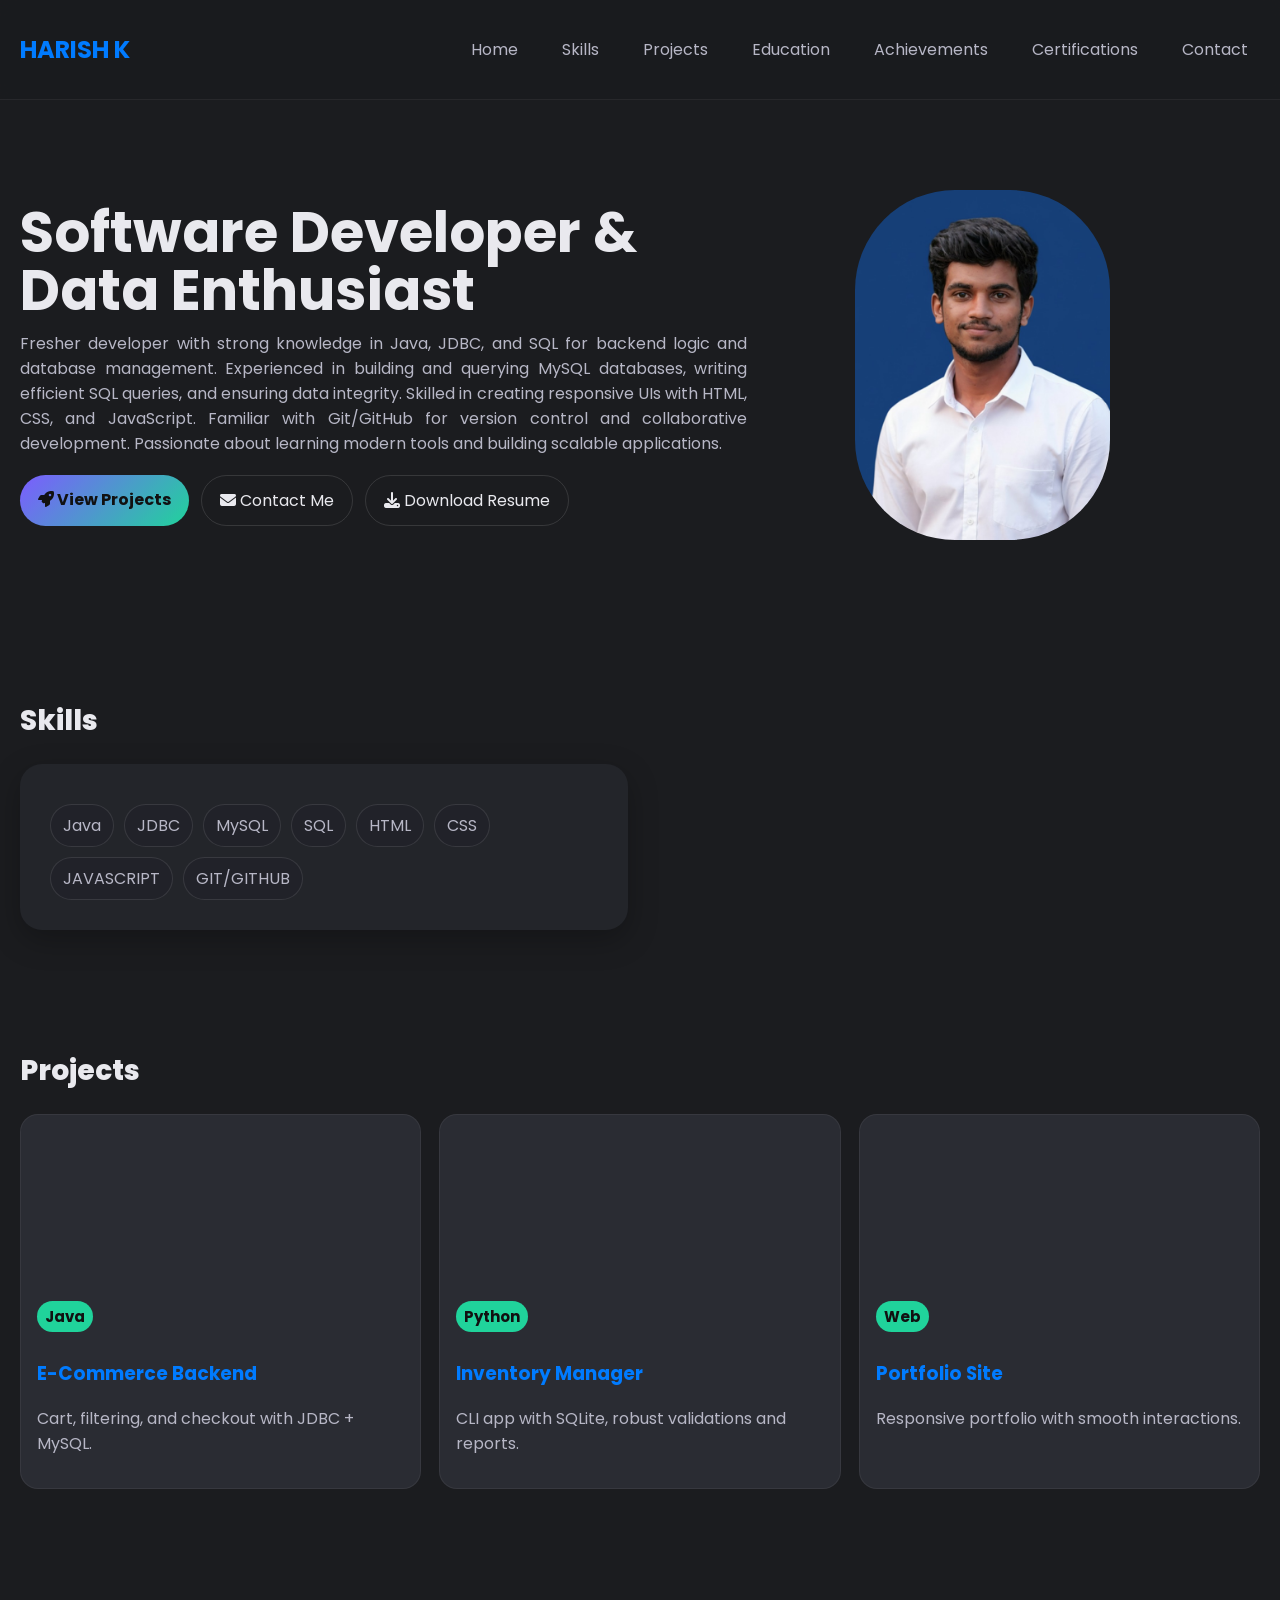
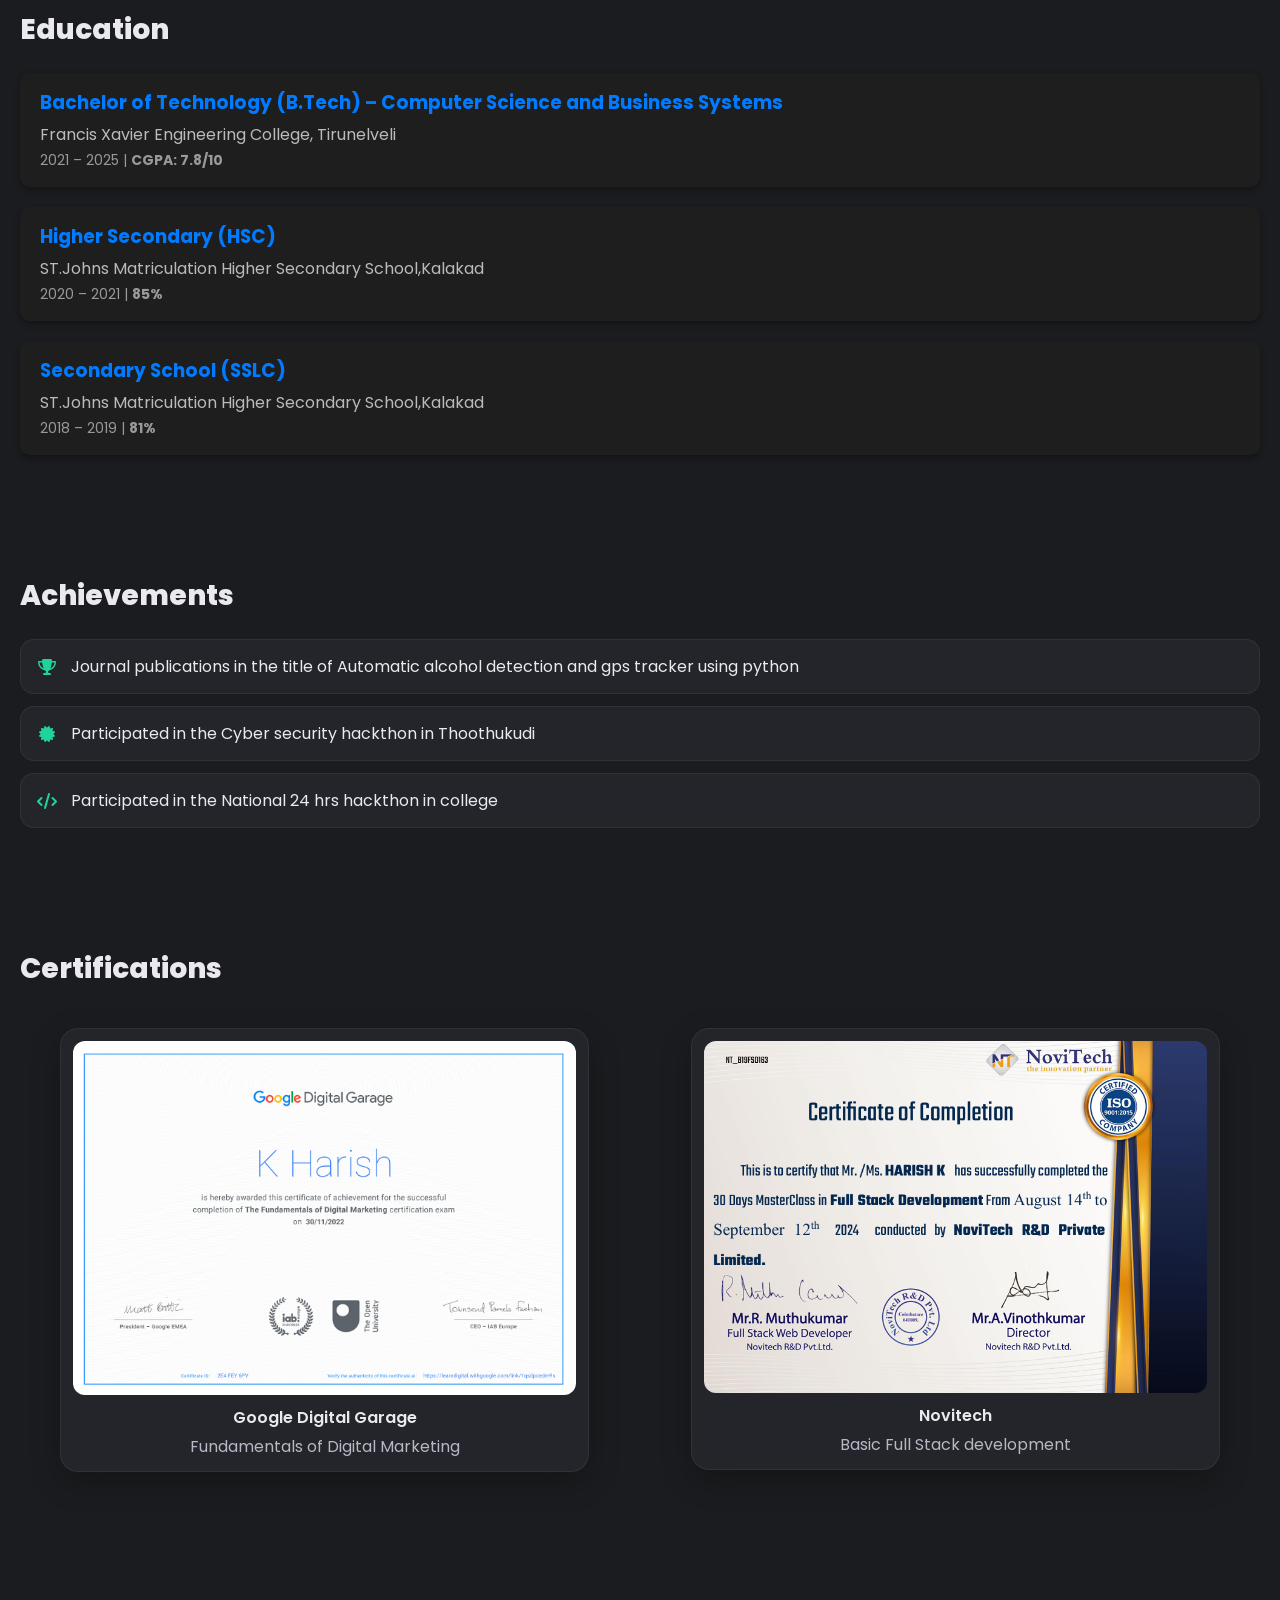
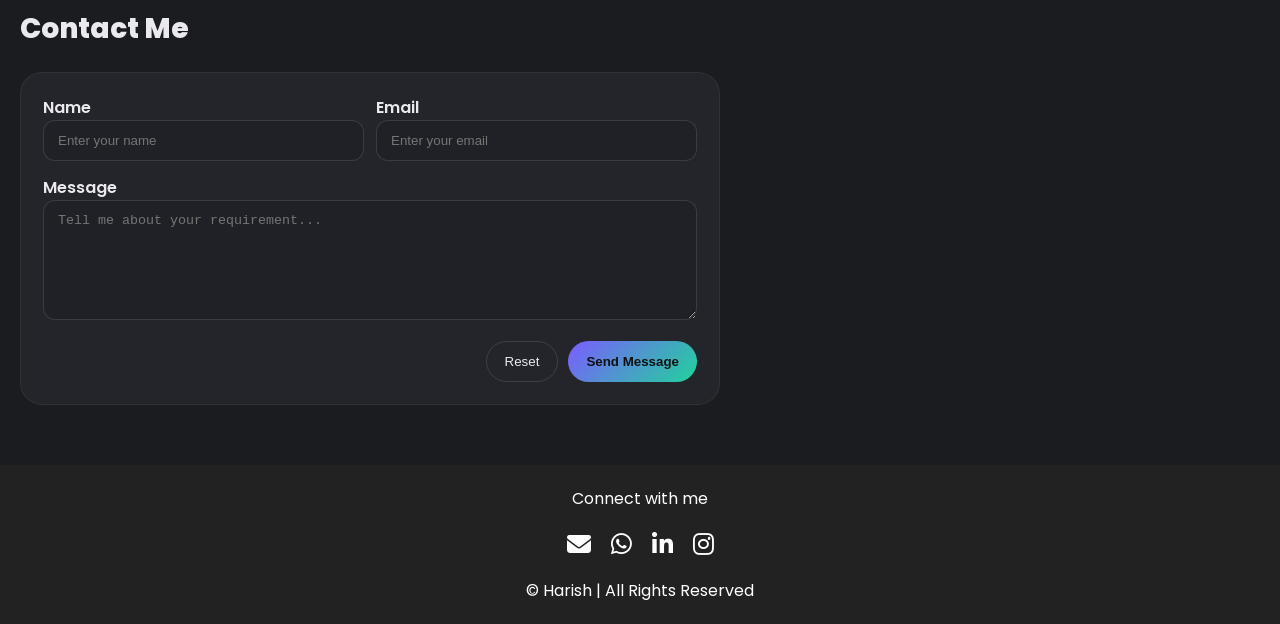
==== index.html @ 9a7055e4 "changes in the html and css" ====
<!DOCTYPE html>
<html lang="en">
  <head>
    <meta charset="utf-8" />
    <meta name="viewport" content="width=device-width, initial-scale=1" />
    <title>Harish — Portfolio</title>

    <link
      href="https://fonts.googleapis.com/css2?family=Poppins:wght@300;400;600;800&display=swap"
      rel="stylesheet"
    />
    <link
      href="https://cdnjs.cloudflare.com/ajax/libs/font-awesome/6.5.0/css/all.min.css"
      rel="stylesheet"
    />
    <link rel="stylesheet" href="./style.css">
    
  </head>
  <body>
    
   
    <header class="nav">
      <div class="nav-inner">
     <h2>HARISH K</h2>
  
        <nav class="menu">
          
          <a href="#home" class="active">Home</a>
          <a href="#skills">Skills</a>
          <a href="#projects">Projects</a>
          <a href="#Education">Education</a>
          <a href="#achievements">Achievements</a>
          <a href="#certifications">Certifications</a>
          <a href="#contact">Contact</a>
        </nav>
      </div>
    </header>
    

    <!-- header -->
    <section id="home" class=" profile">
      <div>
        <h1>Software Developer & Data Enthusiast</h1>
        <p class="muted">
              Fresher developer with strong knowledge in Java, JDBC, and SQL for backend logic and database management. Experienced in building and querying MySQL databases, writing efficient SQL queries, and ensuring data integrity. Skilled in creating responsive UIs with HTML, CSS, and JavaScript. Familiar with Git/GitHub for version control and collaborative development. Passionate about learning modern tools and building scalable applications.
        </p>
        <div class="cta">
          <a class="btn primary" href="#projects"
            ><i class="fa-solid fa-rocket"></i> View Projects</a
          >
          <a class="btn" href="#contact"
            ><i class="fa-solid fa-envelope"></i> Contact Me</a
          >
          <a class="btn" href="./images/HarishK_Resume.pdf" download
            ><i class="fa-solid fa-download"></i> Download Resume</a
          >
        </div>
      </div>
      <aside class="photo">
        <img src="./images/photo.png" alt="Workspace" />
      </aside>
    </section>

    <!-- ABOUT -->
    <section id="skills" class="wrap">
      <h2 class="title">Skills</h2>
      <div class="skills">
        <div class="box">
          <!-- <p>
            Fresher developer focusing on backend logic, data modeling, and
            clean UI. Comfortable with REST APIs, SQL queries, and deploying
            small apps.
          </p> -->
          <div class="pills">
            <span class="pill">Java</span>
            <span class="pill">JDBC</span>
            <span class="pill">MySQL</span>
            <span class="pill">SQL</span>
            <span class="pill">HTML</span>
            <span class="pill">CSS</span>
            <span class="pill">JAVASCRIPT</span>
            <span class="pill">GIT/GITHUB</span>  
          </div>
        </div>
        <!-- <div class="box">
          <strong>Highlights</strong>
          <ul class="muted">
        <li>Developed responsive web pages using HTML, CSS, and JavaScript</li>
        <li>Implemented SQL queries for data retrieval, aggregation, and reporting</li>
        <li>Integrated Git/GitHub for version control and collaborative workflows</li>
        <li>Hands-on practice with MySQL database design and normalization</li>
        <li>Strong grasp of problem-solving and debugging techniques</li>
      </ul>
    </div> -->
  </div>
</section>






    <!-- PROJECTS -->
    <section id="projects" class="wrap">
      <h2 class="title">Projects</h2>
      <div class="grid">
        <article class="card">
          <img
            src="https://images.unsplash.com/photo-1498050108023-c5249f4df085?q=80&w=1200&auto=format&fit=crop"
            alt=""
          />
          <div class="content">
            <span class="badge">Java</span>
            <h3>E-Commerce Backend</h3>
            <p class="muted">
              Cart, filtering, and checkout with JDBC + MySQL.
            </p>
          </div>
        </article>
        <article class="card">
          <img
            src="https://images.unsplash.com/photo-1518779578993-ec3579fee39f?q=80&w=1200&auto=format&fit=crop"
            alt=""
          />
          <div class="content">
            <span class="badge">Python</span>
            <h3>Inventory Manager</h3>
            <p class="muted">
              CLI app with SQLite, robust validations and reports.
            </p>
          </div>
        </article>

        <article class="card">
          <img
            src="https://images.unsplash.com/photo-1534665482403-a909d0d97c67?q=80&w=1200&auto=format&fit=crop"
            alt=""
          />
          <div class="content">
            <span class="badge">Web</span>
            <h3>Portfolio Site</h3>
            <p class="muted">Responsive portfolio with smooth interactions.</p>
          </div>
        </article>
       
      </div>
    </section>

    <!-- EDUCATION -->
    <section id="Education" class="wrap">
      <h2 class="title">Education</h2>
      <div class="education">
        <div class="edu-card">
          <h3>
            Bachelor of Technology (B.Tech) – Computer Science and Business
            Systems
          </h3>
          <p class="muted">Francis Xavier Engineering College, Tirunelveli</p>
          <span class="sub">2021 – 2025 | <b>CGPA: 7.8/10</b></span>
        </div>

        <div class="edu-card">
          <h3>Higher Secondary (HSC)</h3>
          <p class="muted">
            ST.Johns Matriculation Higher Secondary School,Kalakad
          </p>
          <span class="sub">2020 – 2021 | <b>85%</b></span>
        </div>

        <div class="edu-card">
          <h3>Secondary School (SSLC)</h3>
          <p class="muted">
            ST.Johns Matriculation Higher Secondary School,Kalakad
          </p>
          <span class="sub">2018 – 2019 | <b>81%</b></span>
        </div>
      </div>
    </section>

    <!-- ACHIEVEMENTS -->
    <section id="achievements" class="wrap">
      <h2 class="title">Achievements</h2>
      <div class="achievements">
        <ul>
          <li>
            <i class="fa-solid fa-trophy"></i> Journal publications in the title of Automatic alcohol detection and gps tracker using python
          </li>
          <li>
            <i class="fa-solid fa-certificate"></i> Participated in the Cyber security hackthon in Thoothukudi  
          </li>
          <li>
            <i class="fa-solid fa-code"></i> Participated in the National 24 hrs hackthon in college
          </li>
        </ul>
      </div>
    </section>

    <!-- CERTIFICATIONS -->
    <section id="certifications" class="wrap">
      <h2 class="title">Certifications</h2>
      <div class="certs">
        <figure class="cert">
          <img src="./images/Digital.png" alt="Google Digital Garage Certificate" />
          <figcaption>
            Google Digital Garage
            <span class="sub">Fundamentals of Digital Marketing</span>
          </figcaption>
        </figure>
        <figure class="cert">
          <img src="./images/Fullstack.png" alt="Analytics Certificate" />
          <figcaption>
         Novitech
            <span class="sub"> Basic Full Stack development</span>
          </figcaption>
        </figure>
      </div>
    </section>

    <!-- CONTACT -->
    <section id="contact" class="wrap contact">
  <h2 class="title">Contact Me</h2>
  <form
    class="form"
    action="https://formspree.io/f/YOUR_UNIQUE_FORM_ID"
    method="POST"
  >
    <div class="row">
      <div>
        <label for="name">Name</label>
        <input
          id="name"
          name="name"
          placeholder="Enter your name"
          required
        />
      </div>
      <div>
        <label for="email">Email</label>
        <input
          id="email"
          name="_replyto"
          type="email"
          placeholder="Enter your email"
          required
        />
      </div>
    </div>
    <div>
      <label for="msg">Message</label>
      <textarea
        id="msg"
        name="message"
        placeholder="Tell me about your requirement..."
      ></textarea>
    </div>
    <div class="actions">
      <button class="btn" type="reset">Reset</button>
      <button class="btn primary" type="submit">Send Message</button>
    </div>
  </form><script src="script.js"></script>
</section>

    
            <footer>
    <p>Connect with me</p>
    <ul class="social-icons">
      <li><a class ="gmail" href="mailto:harishkrishnakumarr@gmail.com" target="_blank"><i class="fa-solid fa-envelope"></i></a></li>
      <li><a class ="whatsapp" href="https://wa.me/9345269471" target="_blank"><i class="fa-brands fa-whatsapp"></i></a></li>
      <li><a class ="linkedin" href="https://www.linkedin.com/in/harish-k-6390a9342/" target="_blank"><i class="fab fa-linkedin-in"></i></a></li>
      <li><a  class ="instagram"href="https://instagram.com" target="_blank"><i class="fab fa-instagram"></i></a></li>
      <!-- <li><a class ="github" href="https://github.com/Harishkrishnkumar" target="_blank"><i class="fab fa-github"></i></a></li> -->

      
    </ul>
    <p>&copy; Harish | All Rights Reserved</p>
  </footer>
  </body>
</html>
---- style.css ----
:root {
    --bg: #1b1c1f;
    --panel: #23252a;
    --text: #e9e9ee;
    --muted: #b7b7c6;
    --brand: #7c5cff;
    --accent: #20d39b;
    --card: #2a2c33;
    --shadow: 0 10px 30px rgba(0, 0, 0, 0.25);
    --radius: 22px;
    --max: 1300px;
  }

  * {
    box-sizing: border-box;
  }
  html,
  body {
    margin: 0;
    padding: 0;
    background: var(--bg);
    color: var(--text);
    font-family: Poppins, system-ui, -apple-system, Segoe UI, Roboto, Arial;
    scroll-behavior:smooth;
  }
  img {
    max-width: 100%;
    display: block;
  }
  a {
    color: inherit;
    text-decoration: none;
  }

  /* Header / Nav */
  .nav {
    position: sticky;
    top: 0;
    z-index: 10;
    backdrop-filter: saturate(180%) blur(8px);
    background: rgba(27, 28, 31, 0.7);
    border-bottom: 1px solid rgba(255, 255, 255, 0.06);
  }
  .nav-inner {
    max-width: var(--max);
    margin: auto;
    display: fleX;
    align-items: center;
    justify-content: space-between;
    padding: 12px 20px;
  }

 .menu {
  display: flex;
  gap: 20px;
  list-style: none;
}
  .menu a {
    padding: 8px 12px;
    border-radius: 999px;
    color: var(--muted);
  }
  .menu a:hover {
    color: black;
    background: #007bff;
  }
 

  /* Hamburger */
   .hamburger {
    display: none;
    
  }
  .nav h2{
    color: #007bff;
  }

  /* Hero */
  .profile {
    max-width: var(--max);
    margin: 10px auto 20px;
    display: grid;
    gap: 28px;
    grid-template-columns: 1.2fr 0.8fr;
    align-items: center;
    padding: 0 20px;
  }
  .profile h1 {
    font-size: clamp(32px, 5vw, 56px);
    line-height: 1.05;
    margin: 0;
  }
  .profile p {
    color: var(--muted);
    margin: 0.6rem 0 1.2rem;
    text-align: justify;
  }
  .cta {
    display: flex;
    gap: 12px;
    flex-wrap: wrap;
  }
  .btn {
    padding: 12px 18px;
    border-radius: 999px;
    border: 1px solid rgba(255, 255, 255, 0.12);
    background: transparent;
    color: var(--text);
    transition: 0.25s;
    box-shadow: none;
  }
  .btn:hover {
    transform: translateY(-2px);
    color: #007bff;
  }
  .btn.primary {
    background: linear-gradient(135deg, var(--brand), var(--accent));
    border: 0;
    color: #111;
    font-weight: 700;
  }
  .photo {
    padding: 80px;
   
  }
  .photo img {
    border-radius: 100px;
    height: 350px;   
  }

  /* Sections */
  section {
    padding: 60px 20px;
  }
  .wrap {
    max-width: var(--max);
    margin: auto;
  }
  .title {
    font-size: 28px;
    font-weight: 800;
    margin: 0 0 22px;
  }
  .muted {
    color: var(--muted);
  }

  /* About */
  .skills {
    display: grid;
    grid-template-columns: 1fr 1fr;
    gap: 24px;
  }
  .skills .box {
    background: var(--panel);
    border-radius: var(--radius);
    padding: 30px;
    box-shadow: var(--shadow);
  }

  /* Skills pills */
  .pills {
    display: flex;
    gap: 10px;
    flex-wrap: wrap;
    margin-top: 10px;
  }
  .pill {
    padding: 8px 12px;
    border: 1px solid rgba(255, 255, 255, 0.1);
    border-radius: 999px;
    color: var(--muted);
    background: #212229;
  }

  /* Projects Grid */
  .grid {
    display: grid;
    gap: 18px;
    grid-template-columns: repeat(3, minmax(0, 1fr));
  }
  .content {
    color: #007bff;
  }
  .card {
    background: var(--card);
    border-radius: 18px;
    overflow: hidden;
    border: 1px solid rgba(255, 255, 255, 0.06);
    transition: 0.25s;
  }
  .card:hover {
    transform: translateY(-4px);
    box-shadow: var(--shadow);
  }
  .card img {
    height: 170px;
    object-fit: cover;
  }
  .card .content {
    padding: 16px;
  }
  .badge {
    font-size: 15px;
    color: #111;
    background: var(--accent);
    display: inline-block;
    padding: 4px 8px;
    border-radius: 999px;
    margin-bottom: 8px;
    font-weight: 700;
  }

  .education {
    display: grid;
    gap: 20px;
    margin-top: 20px;
  }

  .edu-card {
    background: #1e1e1e;
    padding: 15px 20px;
    border-radius: 10px;
    box-shadow: 0 3px 6px rgba(0, 0, 0, 0.3);
  }

  .edu-card h3 {
    margin: 0 0 5px;
    color: #007bff;
  }

  .edu-card p {
    margin: 0;
    color: #bbb;
  }

  .edu-card .sub {
    font-size: 14px;
    color: #999;
  }

  /* Achievements */
  .achievements ul {
    list-style: none;
    margin: 0;
    padding: 0;
    display: grid;
    gap: 12px;
  }
  .achievements li {
    background: var(--panel);
    padding: 14px;
    border-radius: 14px;
    border: 1px solid rgba(255, 255, 255, 0.06);
    display: flex;
    gap: 12px;
    align-items: center;
  }
  .achievements i {
    width: 24px;
    text-align: center;
    color: var(--accent);
  }

  /* Certifications */
  .certs {
    display: grid;
    gap: 22px;
    grid-template-columns: repeat(2, minmax(0, 1fr));
    align-items: start;
  }
  figure.cert {
    background: var(--panel);
    border-radius: 18px;
    padding: 12px;
    border: 1px solid rgba(255, 255, 255, 0.06);
    box-shadow: var(--shadow);
  }
  figure.cert img {
    border-radius: 12px;
  }
  figure.cert figcaption {
    text-align: center;
    margin-top: 10px;
    font-weight: 600;
    color: var(--text);
  }
  figure.cert .sub {
    display: block;
    color: var(--muted);
    font-weight: 400;
    margin-top: 4px;
  }

  /* Contact */
  .contact .form {
    background: var(--panel);
    border-radius: var(--radius);
    padding: 22px;
    display: grid;
    gap: 14px;
    max-width: 700px;
    border: 1px solid rgba(255, 255, 255, 0.06);
  }
  .row {
    display: grid;
    gap: 12px;
    grid-template-columns: 1fr 1fr;
  }
  label {
    font-weight: 600;
  }
  input,
  textarea {
    width: 100%;
    padding: 12px 14px;
    border-radius: 12px;
    border: 1px solid rgba(255, 255, 255, 0.12);
    outline: none;
    
    background: #1f2126;
    color: var(--text);
    
  }
  textarea {
    min-height: 120px;
    resize: vertical;
  }
  .contact .actions {
    display: flex;
    gap: 10px;
    justify-content: flex-end;
    flex-wrap: wrap;
  }

  /* Footer */
  footer {
    background: #222;
    color: white;
    text-align: center;
    padding: 5px 10px;
  }
  .social-icons {
    list-style: none;
    padding: 0;
    margin: 10px 0;
    display: flex;
    justify-content: center;
    gap: 20px;
  }
  .social-icons a {
    color: white;
    font-size: 24px;
    text-decoration: none;
    transition: color 0.3s;
  }
  .social-icons a:hover {
    color: #007bff; /* Change color on hover */
  }

  .social-icons a.gmail:hover {
    color: #d44638;
  } 
  .social-icons a.whatsapp:hover {
    color: #25d366;
  } 
  .social-icons a.linkedin:hover {
    color: #0077b5;
  } 
  .social-icons a.instagram:hover {
    color: #e1306c;
  } 
  .social-icons a.github:hover {
    color: #333;
  }

  


  /* Mobile */
/* =========================
   Mobile / Tablet Responsive
========================= */
@media (max-width: 768px) {




  /* Navbar */
  .nav-inner {
    flex-wrap: wrap;
  }

  /* Profile (Hero Section) */
  .profile {
    grid-template-columns: 1fr; /* stack */
    text-align: center;
  }
  .profile .photo {
    padding: 20px;
  }
  .photo img {
    height: 220px;
    border-radius: 50%;
    margin: 0 auto;
  }

  /* Skills Section */
  .skills {
    grid-template-columns: 1fr; /* single column */
  }

  /* Projects Grid */
  .grid {
    grid-template-columns: 1fr; /* single column */
  }

  /* Certifications */
  .certs {
    grid-template-columns: 1fr; /* stack */
  }

  /* Education Cards */
  .education {
    grid-template-columns: 1fr;
  }

  /* Contact Form */
  .row {
    grid-template-columns: 1fr; /* full width input fields */
  }

  /* Buttons alignment */
  .cta {
    justify-content: center;
  }
  .contact .actions {
    justify-content: center;
  }
/* Mobile / Tablet */




  


    /* The menu's default state on mobile */
    .menu {
        position: fixed;
        top: 0;
        right: -260px; /* This moves the menu completely off the screen to the right */
        height: 100%;
        width: 240px;
        background: #111;
        flex-direction: column;
        padding: 60px 20px;
        transition: right 0.3s ease-in-out; /* Adds a smooth sliding animation */
        z-index: 1000;
        display: flex;
    }

    /* When the 'show' class is added by JavaScript, the menu slides into view */
    .menu.show {
        right: 0; /* This brings the menu into the visible area */
    }

   
  
}





/* For very small screens */
@media (max-width: 480px) {
  .profile h1 {
    font-size: 24px;
  }
  .title {
    font-size: 22px;
  }
  .btn {
    padding: 10px 14px;
    font-size: 14px;
  }
}
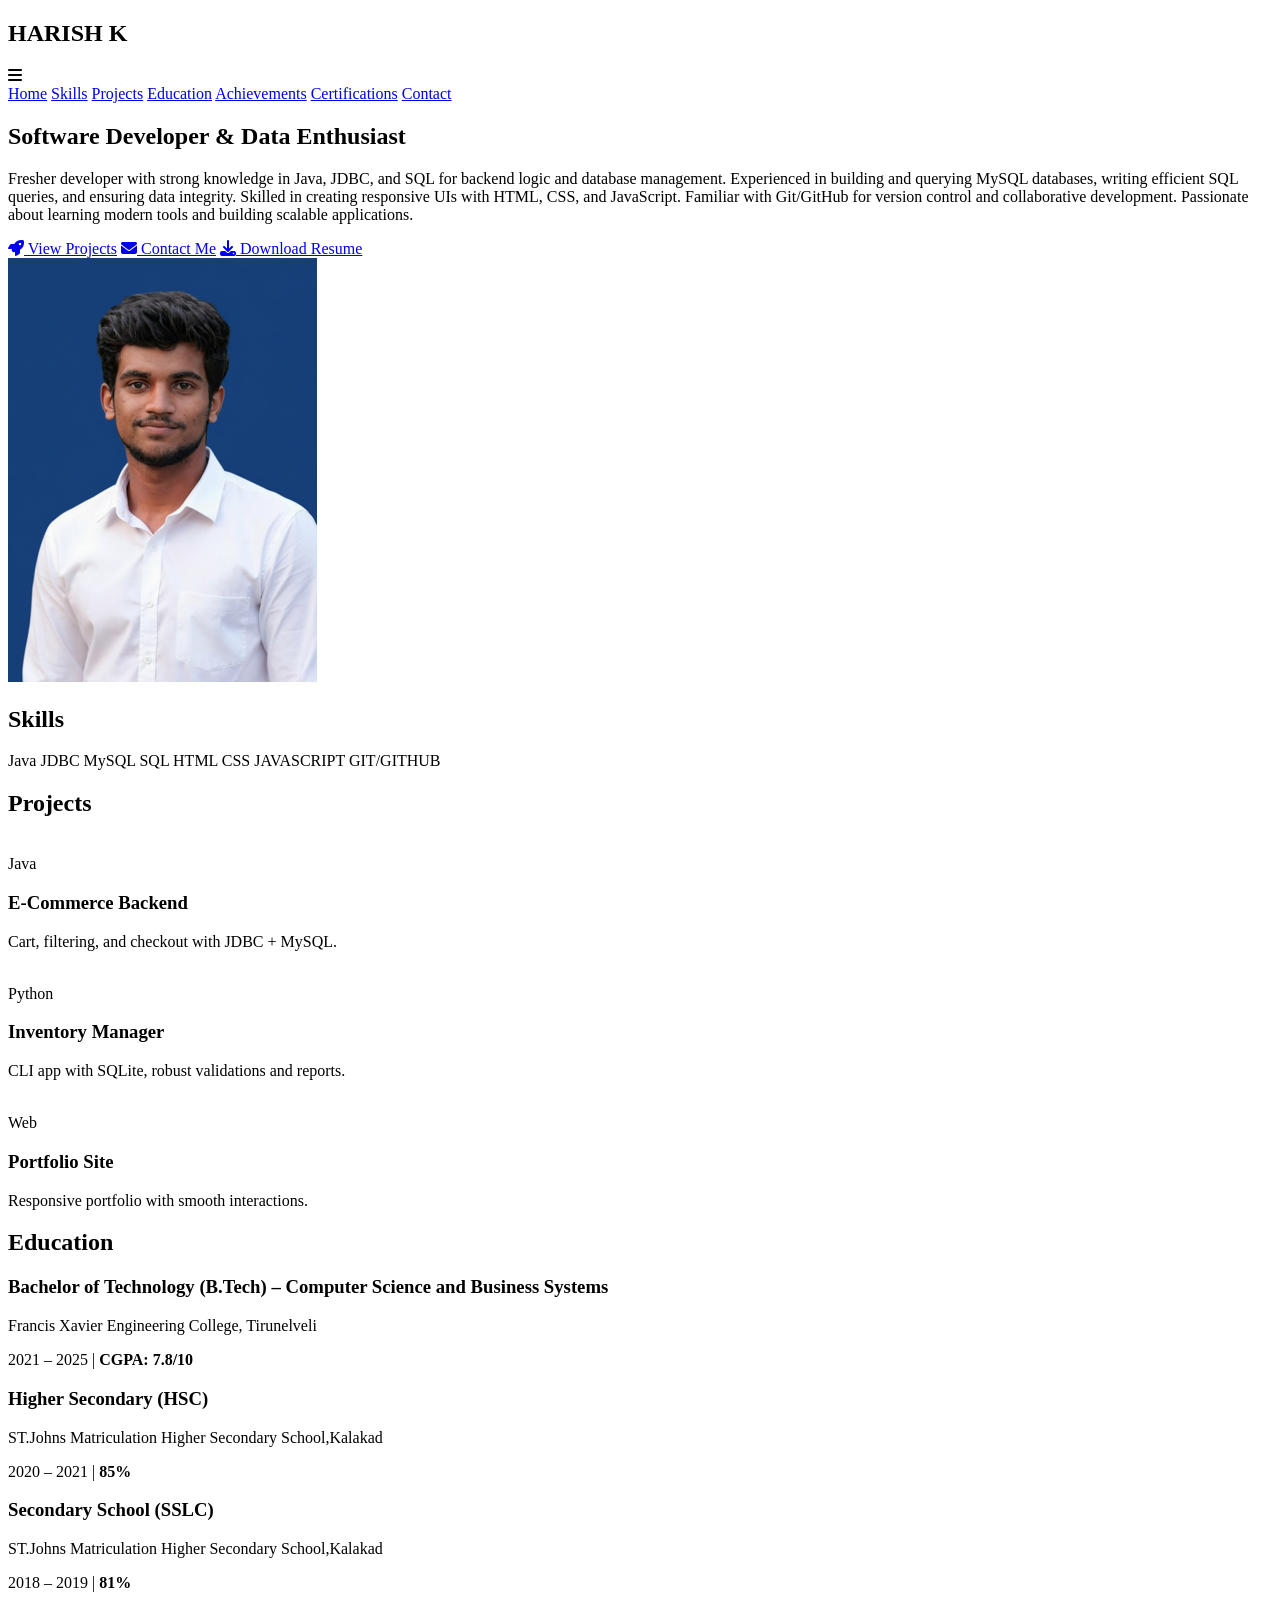
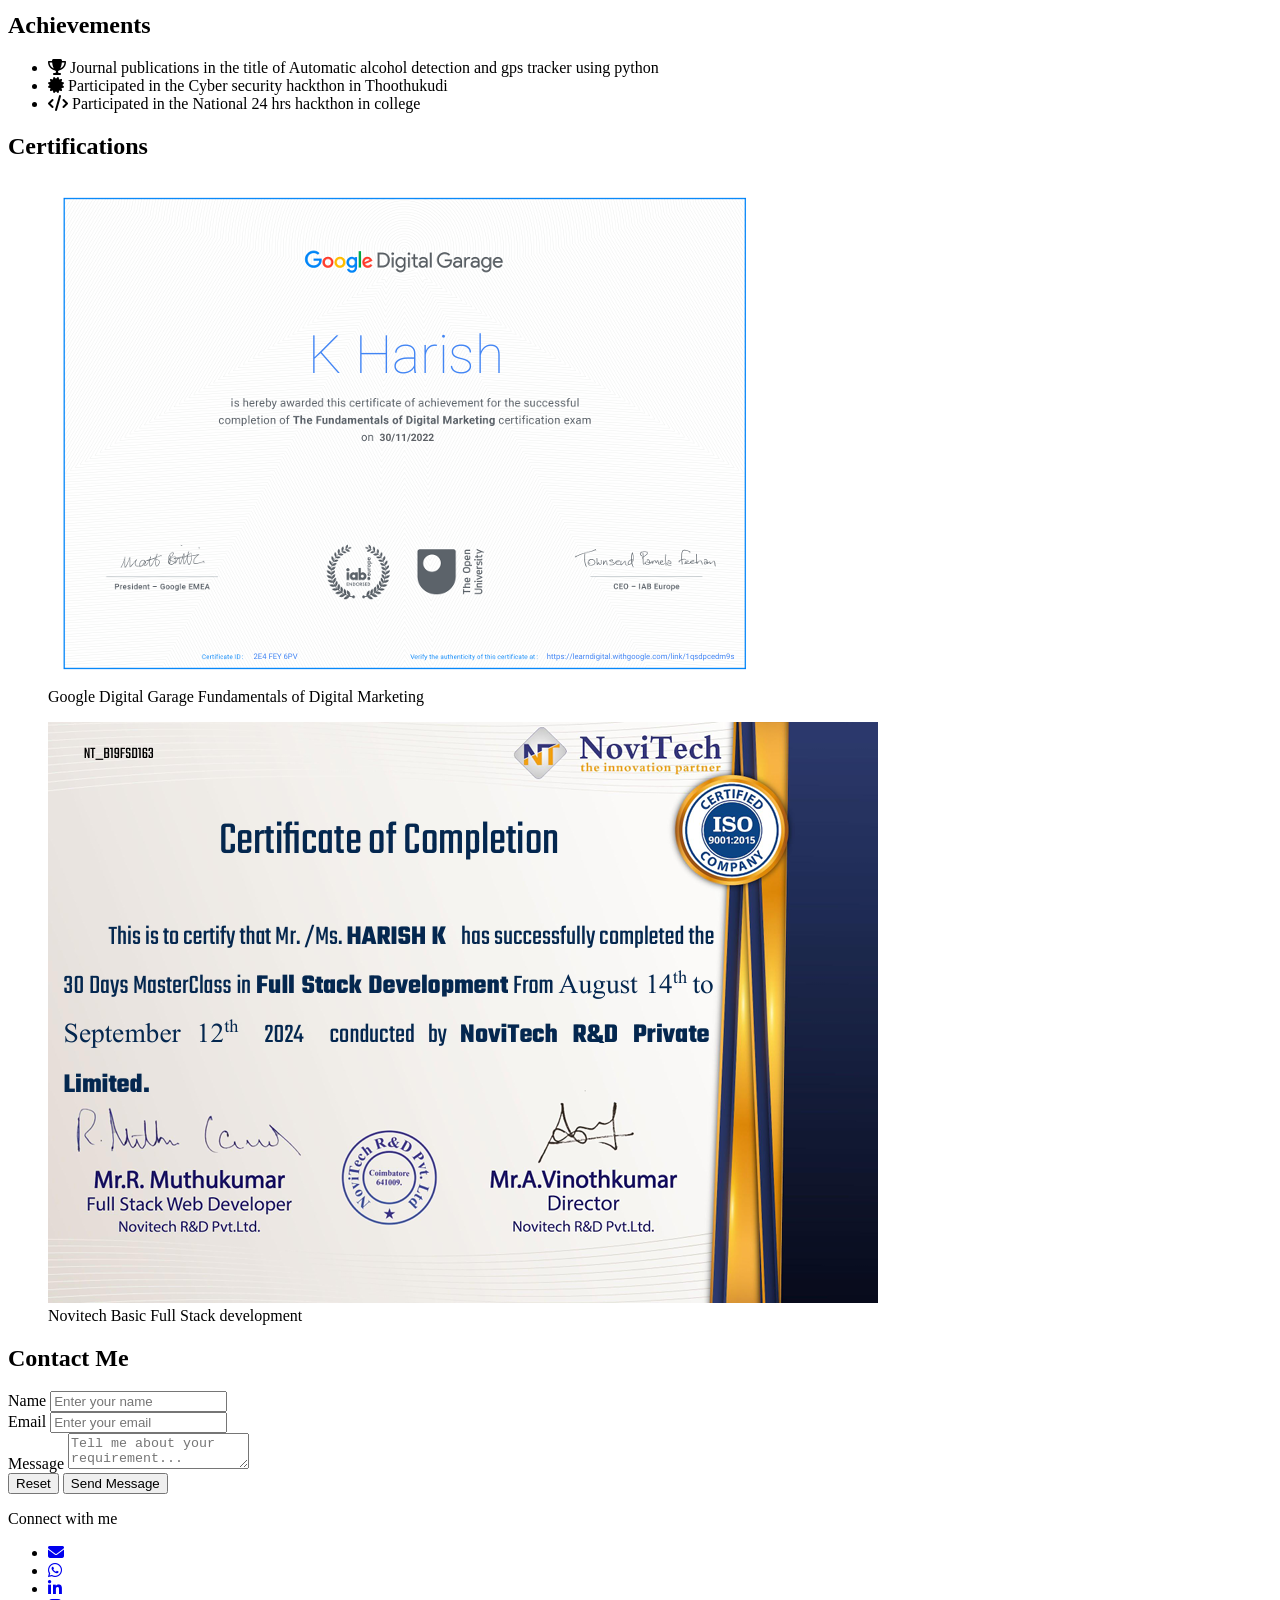
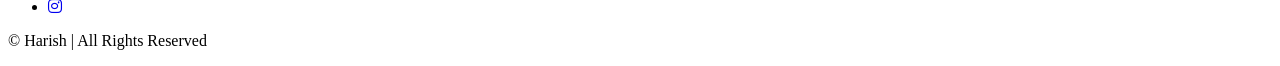
==== commit 9c499b0a: "sidebar changes" ====
--- a/index.html
+++ b/index.html
@@ -14,7 +14,7 @@
       rel="stylesheet"
     />
     <link rel="stylesheet" href="./style.css">
-    
+     <!-- <script src="script.js" defer></script> -->
   </head>
   <body>
     
@@ -22,8 +22,11 @@
     <header class="nav">
       <div class="nav-inner">
      <h2>HARISH K</h2>
+      <div class="hamburger" id="hamburger-menu">
+  <i class="fa-solid fa-bars"></i>
+</div>
   
-        <nav class="menu">
+        <nav class="menu" id="nav-menu"> 
           
           <a href="#home" class="active">Home</a>
           <a href="#skills">Skills</a>
@@ -219,45 +222,41 @@
     <!-- CONTACT -->
     <section id="contact" class="wrap contact">
   <h2 class="title">Contact Me</h2>
-  <form
-    class="form"
-    action="https://formspree.io/f/YOUR_UNIQUE_FORM_ID"
-    method="POST"
-  >
-    <div class="row">
-      <div>
-        <label for="name">Name</label>
-        <input
-          id="name"
-          name="name"
-          placeholder="Enter your name"
-          required
-        />
-      </div>
-      <div>
-        <label for="email">Email</label>
-        <input
-          id="email"
-          name="_replyto"
-          type="email"
-          placeholder="Enter your email"
-          required
-        />
-      </div>
+  <form id="contactForm" class="form">
+  <div class="row">
+    <div>
+      <label for="name">Name</label>
+      <input
+        id="name"
+        name="name"
+        placeholder="Enter your name"
+        required
+      />
     </div>
     <div>
-      <label for="msg">Message</label>
-      <textarea
-        id="msg"
-        name="message"
-        placeholder="Tell me about your requirement..."
-      ></textarea>
+      <label for="email">Email</label>
+      <input
+        id="email"
+        name="email"
+        type="email"
+        placeholder="Enter your email"
+        required
+      />
     </div>
-    <div class="actions">
-      <button class="btn" type="reset">Reset</button>
-      <button class="btn primary" type="submit">Send Message</button>
-    </div>
-  </form><script src="script.js"></script>
+  </div>
+  <div>
+    <label for="msg">Message</label>
+    <textarea
+      id="msg"
+      name="message"
+      placeholder="Tell me about your requirement..."
+    ></textarea>
+  </div>
+  <div class="actions">
+    <button class="btn" type="reset">Reset</button>
+    <button class="btn primary" type="submit">Send Message</button>
+  </div>
+</form>
 </section>
 
     
@@ -266,7 +265,7 @@
     <ul class="social-icons">
       <li><a class ="gmail" href="mailto:harishkrishnakumarr@gmail.com" target="_blank"><i class="fa-solid fa-envelope"></i></a></li>
       <li><a class ="whatsapp" href="https://wa.me/9345269471" target="_blank"><i class="fa-brands fa-whatsapp"></i></a></li>
-      <li><a class ="linkedin" href="https://www.linkedin.com/in/harish-k-6390a9342/" target="_blank"><i class="fab fa-linkedin-in"></i></a></li>
+      <li><a class ="linkedin" href="https://www.linkedin.com/in/harish-k-6390a9342/"  aria-label="Follow us on Twitter " target="_blank" ><i class="fab fa-linkedin-in"></i></a></li>
       <li><a  class ="instagram"href="https://instagram.com" target="_blank"><i class="fab fa-instagram"></i></a></li>
       <!-- <li><a class ="github" href="https://github.com/Harishkrishnkumar" target="_blank"><i class="fab fa-github"></i></a></li> -->
 
@@ -274,5 +273,6 @@
     </ul>
     <p>&copy; Harish | All Rights Reserved</p>
   </footer>
+  <script src="./script.js"></script>
   </body>
 </html>
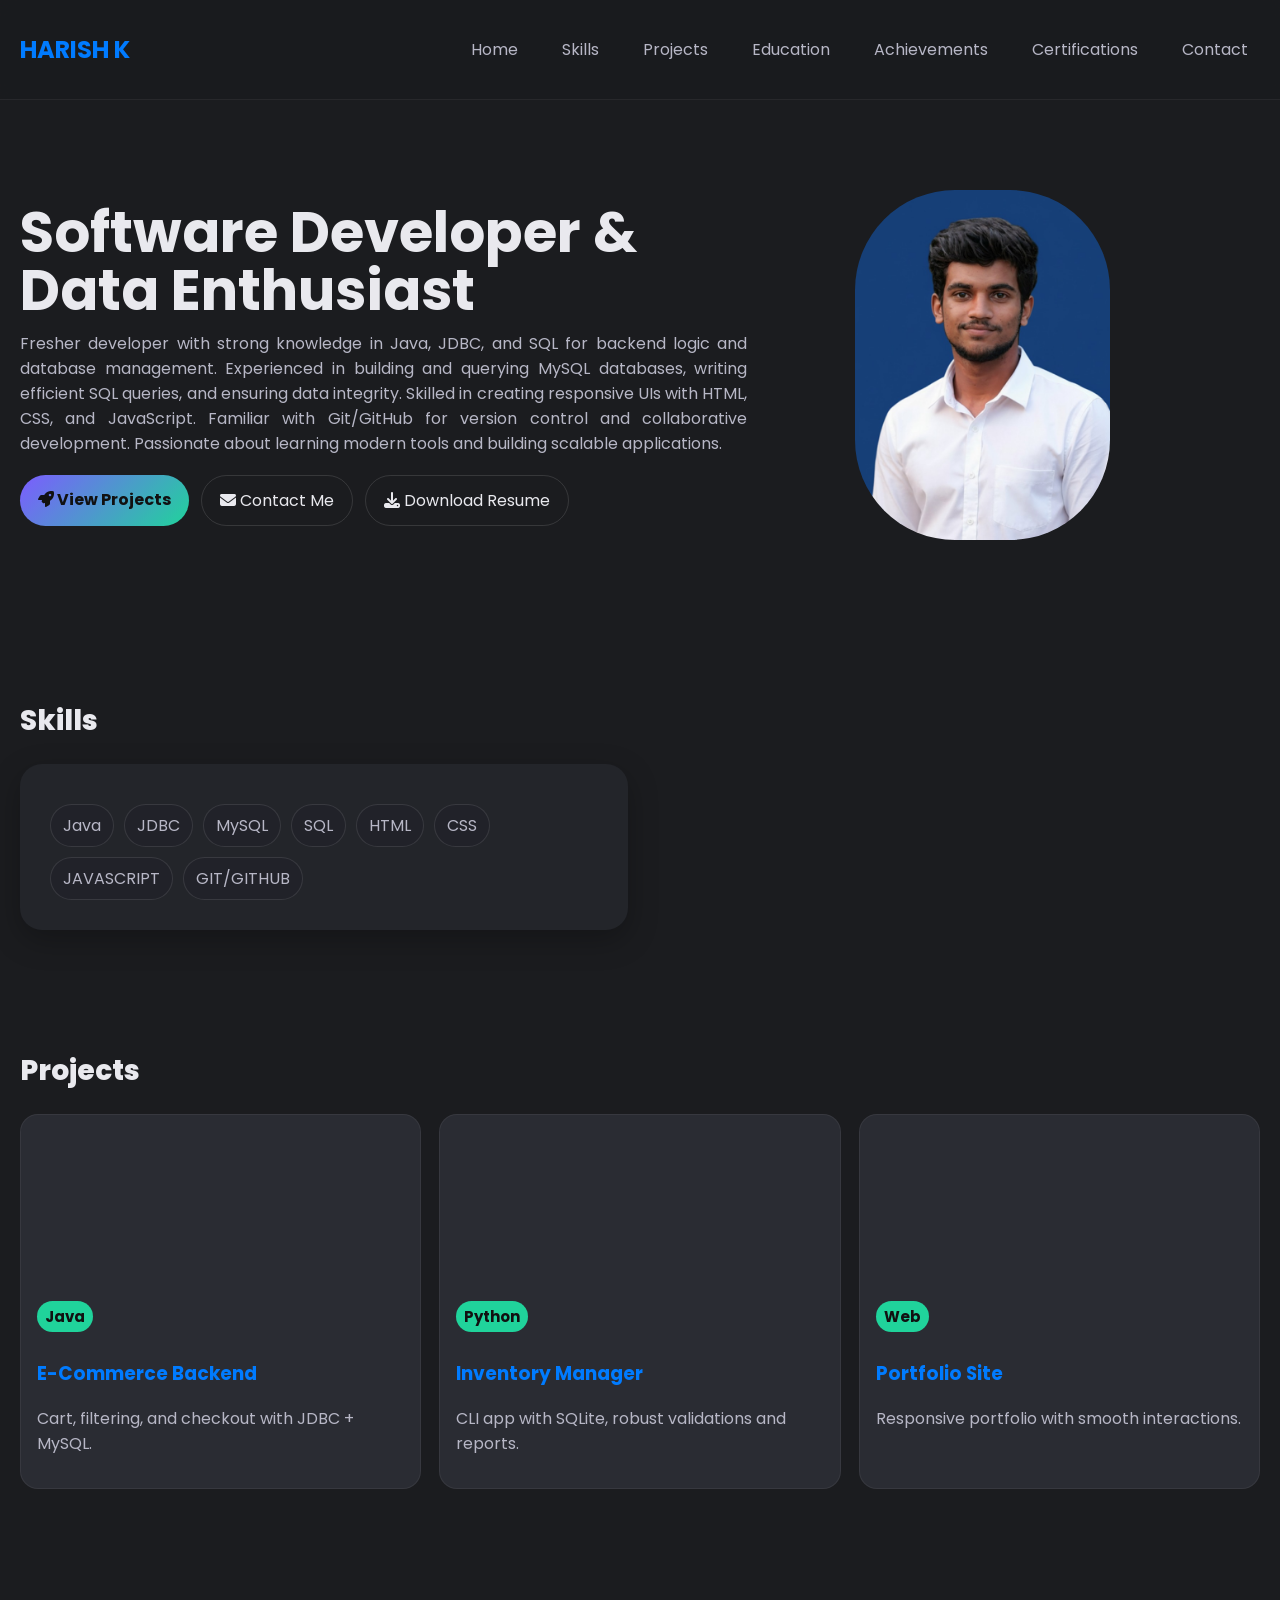
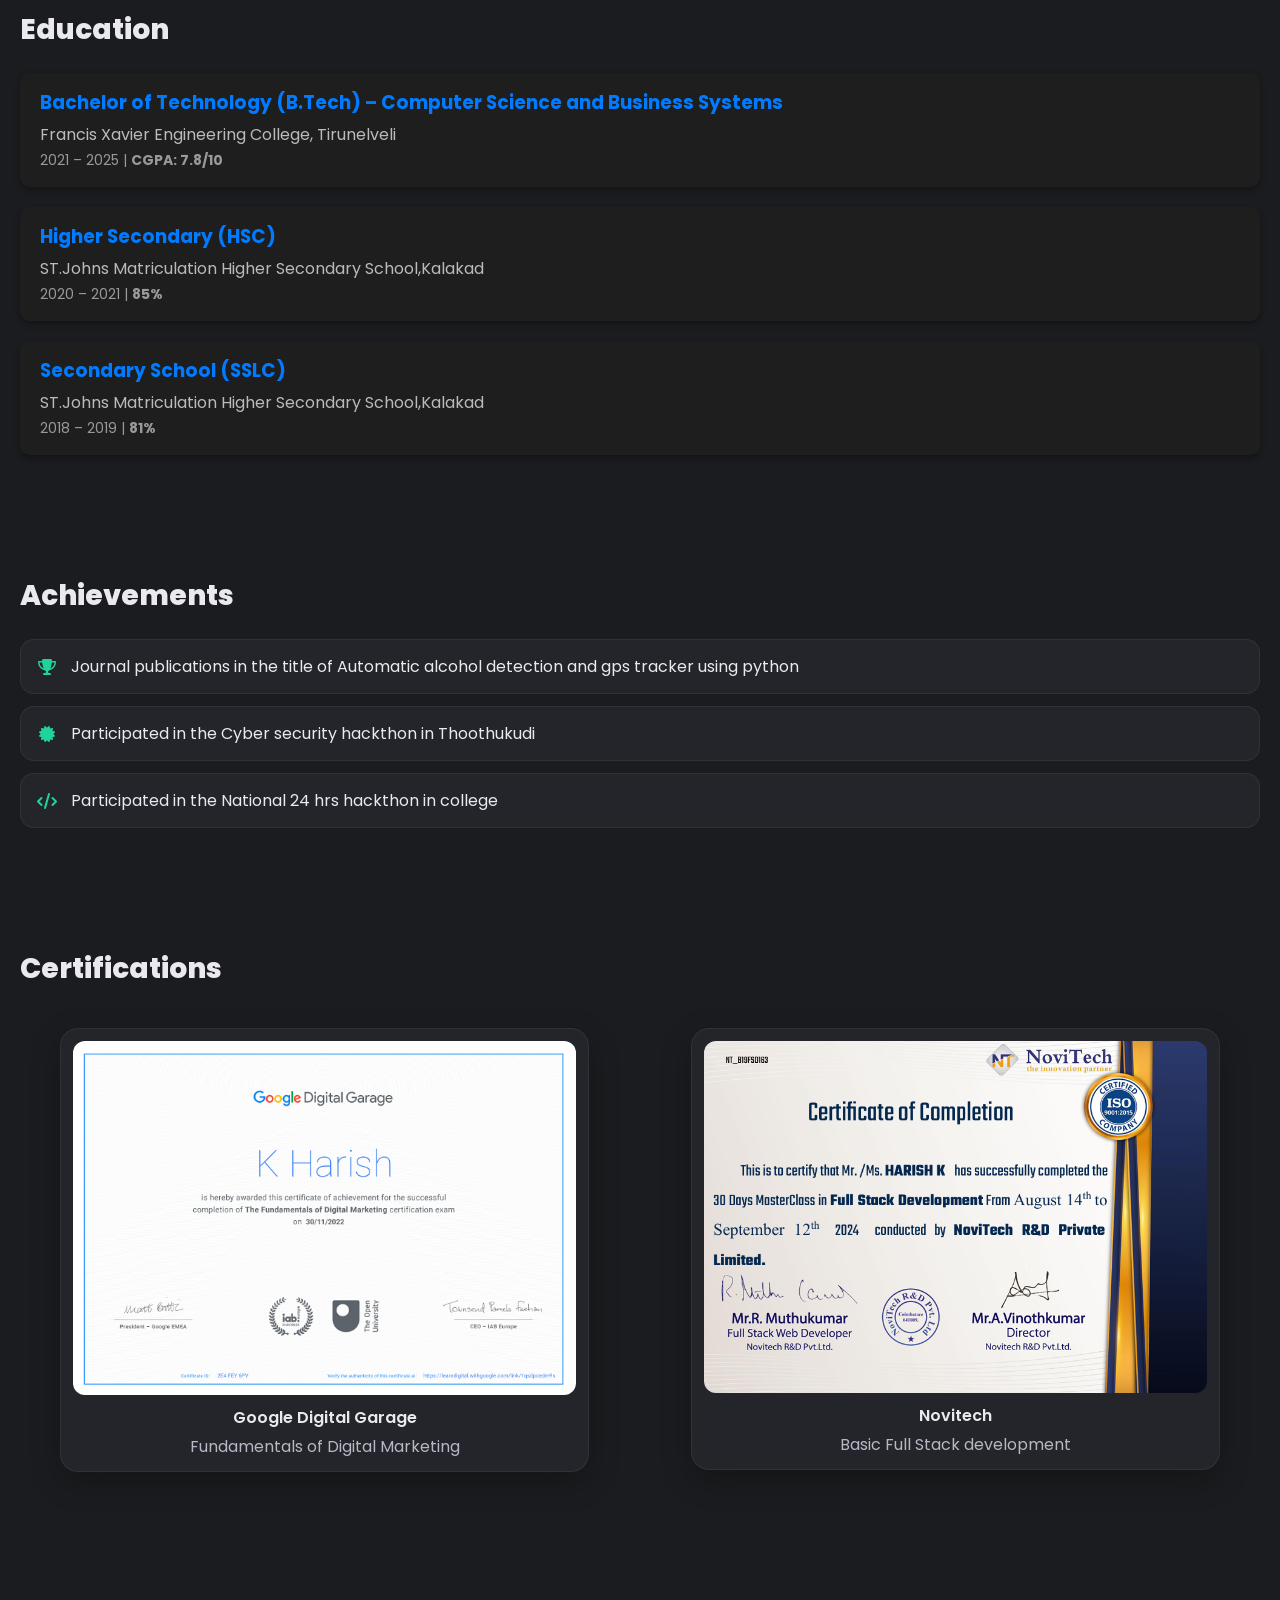
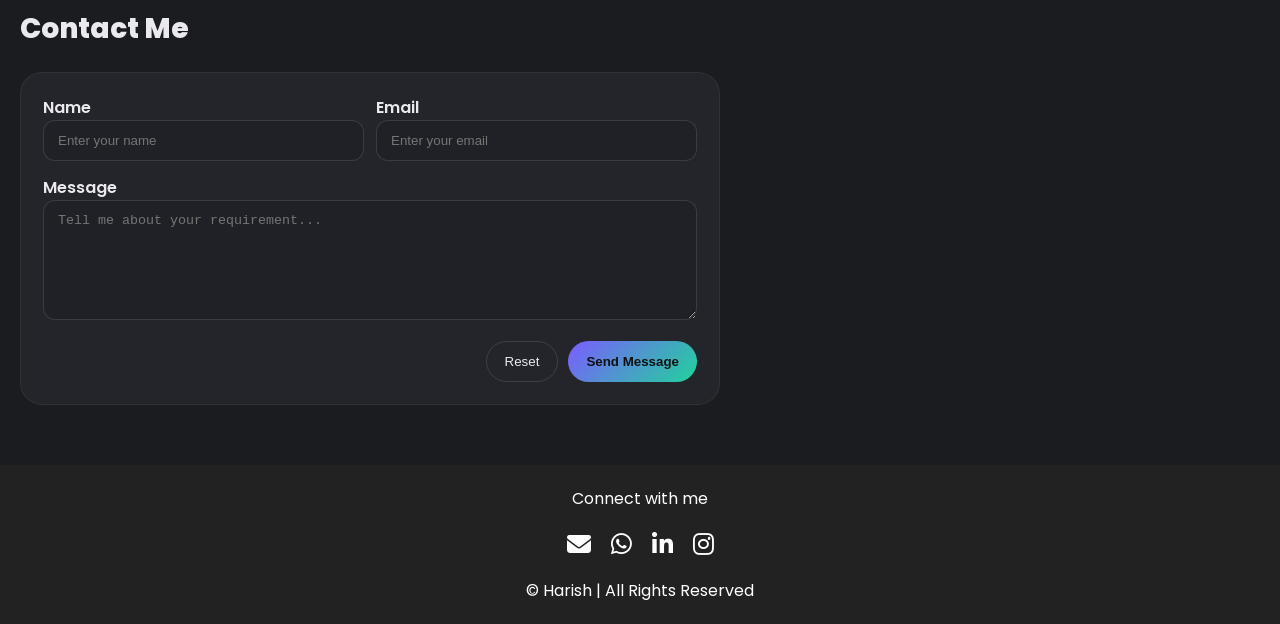
==== commit f37631aa: "add the background color" ====
--- a/index.html
+++ b/index.html
@@ -25,7 +25,7 @@
       <div class="hamburger" id="hamburger-menu">
   <i class="fa-solid fa-bars"></i>
 </div>
-  
+  <div class="overlay"></div>
         <nav class="menu" id="nav-menu"> 
           
           <a href="#home" class="active">Home</a>
@@ -259,20 +259,16 @@
 </form>
 </section>
 
-    
-            <footer>
-    <p>Connect with me</p>
-    <ul class="social-icons">
-      <li><a class ="gmail" href="mailto:harishkrishnakumarr@gmail.com" target="_blank"><i class="fa-solid fa-envelope"></i></a></li>
-      <li><a class ="whatsapp" href="https://wa.me/9345269471" target="_blank"><i class="fa-brands fa-whatsapp"></i></a></li>
-      <li><a class ="linkedin" href="https://www.linkedin.com/in/harish-k-6390a9342/"  aria-label="Follow us on Twitter " target="_blank" ><i class="fab fa-linkedin-in"></i></a></li>
-      <li><a  class ="instagram"href="https://instagram.com" target="_blank"><i class="fab fa-instagram"></i></a></li>
-      <!-- <li><a class ="github" href="https://github.com/Harishkrishnkumar" target="_blank"><i class="fab fa-github"></i></a></li> -->
-
-      
-    </ul>
-    <p>&copy; Harish | All Rights Reserved</p>
-  </footer>
+    <footer>
+  <p>Connect with me</p>
+  <ul class="social-icons">
+    <li><a class="gmail" href="mailto:harishkrishnakumarr@gmail.com" target="_blank" aria-label="Email Harish"><i class="fa-solid fa-envelope"></i></a></li>
+    <li><a class="whatsapp" href="https://wa.me/9345269471" target="_blank" aria-label="Message on WhatsApp"><i class="fa-brands fa-whatsapp"></i></a></li>
+    <li><a class="linkedin" href="https://www.linkedin.com/in/harish-k-6390a9342/" aria-label="Follow me on LinkedIn" target="_blank"><i class="fab fa-linkedin-in"></i></a></li>
+    <li><a class="instagram" href="https://instagram.com" target="_blank" aria-label="Follow on Instagram"><i class="fab fa-instagram"></i></a></li>
+  </ul>
+  <p>&copy; Harish | All Rights Reserved</p>
+</footer>
   <script src="./script.js"></script>
   </body>
 </html>
--- a/style.css
+++ b/style.css
@@ -0,0 +1,521 @@
+  :root {
+    --bg: #1b1c1f;
+    --panel: #23252a;
+    --text: #e9e9ee;
+    --muted: #b7b7c6;
+    --brand: #7c5cff;
+    --accent: #20d39b;
+    --card: #2a2c33;
+    --shadow: 0 10px 30px rgba(0, 0, 0, 0.25);
+    --radius: 22px;
+    --max: 1300px;
+  }
+
+  * {
+    box-sizing: border-box;
+  }
+  html,
+  body {
+    margin: 0;
+    padding: 0;
+    background: var(--bg);
+    color: var(--text);
+    font-family: Poppins, system-ui, -apple-system, Segoe UI, Roboto, Arial;
+    scroll-behavior:smooth;
+  }
+  img {
+    max-width: 100%;
+    display: block;
+  }
+  a {
+    color: inherit;
+    text-decoration: none;
+  }
+
+  /* Header / Nav */
+  .nav {
+    position: sticky;
+    top: 0;
+    z-index: 10;
+    backdrop-filter: saturate(180%) blur(8px);
+    background: rgba(27, 28, 31, 0.7);
+    border-bottom: 1px solid rgba(255, 255, 255, 0.06);
+  }
+  .nav-inner {
+    max-width: var(--max);
+    margin: auto;
+    display: fleX;
+    align-items: center;
+    justify-content: space-between;
+    padding: 12px 20px;
+    position: relative;
+  }
+
+ .menu {
+  display: flex;
+  gap: 20px;
+  list-style: none;
+}
+  .menu a {
+    padding: 8px 12px;
+    border-radius: 999px;
+    color: var(--muted);
+  }
+  .menu a:hover {
+    color: black;
+    background: #007bff;
+  }
+ 
+
+  /* Hamburger */
+   .hamburger {
+  display: none; /* Hide on desktop by default */
+  cursor: pointer;
+  font-size: 24px;
+  color: var(--text);
+    z-index: 1001; 
+}
+
+/* This is the new CSS for the close button inside the menu */
+.close-btn {
+  position: absolute;
+  top: 20px;
+  right: 20px;
+  font-size: 24px;
+  color: var(--muted);
+  cursor: pointer;
+}
+  .nav h2{
+    color: #007bff;
+  }
+
+  /* Hero */
+  .profile {
+    max-width: var(--max);
+    margin: 10px auto 20px;
+    display: grid;
+    gap: 28px;
+    grid-template-columns: 1.2fr 0.8fr;
+    align-items: center;
+    padding: 0 20px;
+  }
+  .profile h1 {
+    font-size: clamp(32px, 5vw, 56px);
+    line-height: 1.05;
+    margin: 0;
+  }
+  .profile p {
+    color: var(--muted);
+    margin: 0.6rem 0 1.2rem;
+    text-align: justify;
+  }
+  .cta {
+    display: flex;
+    gap: 12px;
+    flex-wrap: wrap;
+  }
+  .btn {
+    padding: 12px 18px;
+    border-radius: 999px;
+    border: 1px solid rgba(255, 255, 255, 0.12);
+    background: transparent;
+    color: var(--text);
+    transition: 0.25s;
+    box-shadow: none;
+  }
+  .btn:hover {
+    transform: translateY(-2px);
+    color: #007bff;
+  }
+  .btn.primary {
+    background: linear-gradient(135deg, var(--brand), var(--accent));
+    border: 0;
+    color: #111;
+    font-weight: 700;
+  }
+  .photo {
+    padding: 80px;
+   
+  }
+  .photo img {
+    border-radius: 100px;
+    height: 350px;   
+  }
+
+  /* Sections */
+  section {
+    padding: 60px 20px;
+  }
+  .wrap {
+    max-width: var(--max);
+    margin: auto;
+  }
+  .title {
+    font-size: 28px;
+    font-weight: 800;
+    margin: 0 0 22px;
+  }
+  .muted {
+    color: var(--muted);
+  }
+
+  /* About */
+  .skills {
+    display: grid;
+    grid-template-columns: 1fr 1fr;
+    gap: 24px;
+  }
+  .skills .box {
+    background: var(--panel);
+    border-radius: var(--radius);
+    padding: 30px;
+    box-shadow: var(--shadow);
+  }
+
+  /* Skills pills */
+  .pills {
+    display: flex;
+    gap: 10px;
+    flex-wrap: wrap;
+    margin-top: 10px;
+  }
+  .pill {
+    padding: 8px 12px;
+    border: 1px solid rgba(255, 255, 255, 0.1);
+    border-radius: 999px;
+    color: var(--muted);
+    background: #212229;
+  }
+
+  /* Add this CSS for the overlay */
+.overlay {
+  display: none; /* Hidden by default */
+  position: fixed;
+  top: 0;
+  left: 0;
+  width: 100%;
+  height: 100%;
+  background: rgba(0, 0, 0, 0.7); /* Dark, semi-transparent color */
+  z-index: 999; /* Place it below the menu but above the rest of the content */
+}
+
+  /* Projects Grid */
+  .grid {
+    display: grid;
+    gap: 18px;
+    grid-template-columns: repeat(3, minmax(0, 1fr));
+  }
+  .content {
+    color: #007bff;
+  }
+  .card {
+    background: var(--card);
+    border-radius: 18px;
+    overflow: hidden;
+    border: 1px solid rgba(255, 255, 255, 0.06);
+    transition: 0.25s;
+  }
+  .card:hover {
+    transform: translateY(-4px);
+    box-shadow: var(--shadow);
+  }
+  .card img {
+    height: 170px;
+    object-fit: cover;
+  }
+  .card .content {
+    padding: 16px;
+  }
+  .badge {
+    font-size: 15px;
+    color: #111;
+    background: var(--accent);
+    display: inline-block;
+    padding: 4px 8px;
+    border-radius: 999px;
+    margin-bottom: 8px;
+    font-weight: 700;
+  }
+
+  .education {
+    display: grid;
+    gap: 20px;
+    margin-top: 20px;
+  }
+
+  .edu-card {
+    background: #1e1e1e;
+    padding: 15px 20px;
+    border-radius: 10px;
+    box-shadow: 0 3px 6px rgba(0, 0, 0, 0.3);
+  }
+
+  .edu-card h3 {
+    margin: 0 0 5px;
+    color: #007bff;
+  }
+
+  .edu-card p {
+    margin: 0;
+    color: #bbb;
+  }
+
+  .edu-card .sub {
+    font-size: 14px;
+    color: #999;
+  }
+
+  /* Achievements */
+  .achievements ul {
+    list-style: none;
+    margin: 0;
+    padding: 0;
+    display: grid;
+    gap: 12px;
+  }
+  .achievements li {
+    background: var(--panel);
+    padding: 14px;
+    border-radius: 14px;
+    border: 1px solid rgba(255, 255, 255, 0.06);
+    display: flex;
+    gap: 12px;
+    align-items: center;
+  }
+  .achievements i {
+    width: 24px;
+    text-align: center;
+    color: var(--accent);
+  }
+
+  /* Certifications */
+  .certs {
+    display: grid;
+    gap: 22px;
+    grid-template-columns: repeat(2, minmax(0, 1fr));
+    align-items: start;
+  }
+  figure.cert {
+    background: var(--panel);
+    border-radius: 18px;
+    padding: 12px;
+    border: 1px solid rgba(255, 255, 255, 0.06);
+    box-shadow: var(--shadow);
+  }
+  figure.cert img {
+    border-radius: 12px;
+  }
+  figure.cert figcaption {
+    text-align: center;
+    margin-top: 10px;
+    font-weight: 600;
+    color: var(--text);
+  }
+  figure.cert .sub {
+    display: block;
+    color: var(--muted);
+    font-weight: 400;
+    margin-top: 4px;
+  }
+
+  /* Contact */
+  .contact .form {
+    background: var(--panel);
+    border-radius: var(--radius);
+    padding: 22px;
+    display: grid;
+    gap: 14px;
+    max-width: 700px;
+    border: 1px solid rgba(255, 255, 255, 0.06);
+  }
+  .row {
+    display: grid;
+    gap: 12px;
+    grid-template-columns: 1fr 1fr;
+  }
+  label {
+    font-weight: 600;
+  }
+  input,
+  textarea {
+    width: 100%;
+    padding: 12px 14px;
+    border-radius: 12px;
+    border: 1px solid rgba(255, 255, 255, 0.12);
+    outline: none;
+    
+    background: #1f2126;
+    color: var(--text);
+    
+  }
+  textarea {
+    min-height: 120px;
+    resize: vertical;
+  }
+  .contact .actions {
+    display: flex;
+    gap: 10px;
+    justify-content: flex-end;
+    flex-wrap: wrap;
+  }
+
+  /* Footer */
+  footer {
+    background: #222;
+    color: white;
+    text-align: center;
+    padding: 5px 10px;
+  }
+  .social-icons {
+    list-style: none;
+    padding: 0;
+    margin: 10px 0;
+    display: flex;
+    justify-content: center;
+    gap: 20px;
+  }
+  .social-icons a {
+    color: white;
+    font-size: 24px;
+    text-decoration: none;
+    transition: color 0.3s;
+  }
+  .social-icons a:hover {
+    color: #007bff; /* Change color on hover */
+  }
+
+  .social-icons a.gmail:hover {
+    color: #d44638;
+  } 
+  .social-icons a.whatsapp:hover {
+    color: #25d366;
+  } 
+  .social-icons a.linkedin:hover {
+    color: #0077b5;
+  } 
+  .social-icons a.instagram:hover {
+    color: #e1306c;
+  } 
+  .social-icons a.github:hover {
+    color: #333;
+  }
+
+  
+
+
+  /* Mobile */
+/* =========================
+   Mobile / Tablet Responsive
+========================= */
+@media (max-width: 768px) {
+
+
+
+
+  /* Navbar */
+  .nav-inner {
+    flex-wrap: wrap;
+  }
+
+  /* Profile (Hero Section) */
+  .profile {
+    grid-template-columns: 1fr; /* stack */
+    text-align: center;
+  }
+  .profile .photo {
+    padding: 20px;
+  }
+  .photo img {
+    height: 220px;
+    border-radius: 50%;
+    margin: 0 auto;
+  }
+
+  /* Skills Section */
+  .skills {
+    grid-template-columns: 1fr; /* single column */
+  }
+
+  /* Projects Grid */
+  .grid {
+    grid-template-columns: 1fr; /* single column */
+  }
+
+  /* Certifications */
+  .certs {
+    grid-template-columns: 1fr; /* stack */
+  }
+
+  /* Education Cards */
+  .education {
+    grid-template-columns: 1fr;
+  }
+
+  /* Contact Form */
+  .row {
+    grid-template-columns: 1fr; /* full width input fields */
+  }
+
+  /* Buttons alignment */
+  .cta {
+    justify-content: center;
+  }
+  .contact .actions {
+    justify-content: center;
+  }
+/* Mobile / Tablet */
+
+.hamburger {
+    display: block; /* Show the hamburger menu button on mobile */
+  }
+
+
+  
+
+
+    /* The menu's default state on mobile */
+     .menu {
+    /* Your existing sidebar styles */
+    position: fixed;
+    top: 0;
+    right: -260px; /* This is the key line. It pushes the sidebar off the screen. */
+    height: 100vh;
+    width: 200px;
+    background: #080101e1;
+    flex-direction: column;
+    padding: 60px 20px;
+    transition: right 0.3s ease-in-out;
+    z-index: 1000;
+    border-radius:110px 0px 0px 110px;
+  }
+
+    /* When the 'show' class is added by JavaScript, the menu slides into view */
+    .menu.show {
+        right: 0; /* This brings the menu into the visible area */
+        
+    }
+
+   
+  
+}
+
+
+
+
+
+/* For very small screens */
+@media (max-width: 480px) {
+  .profile h1 {
+    font-size: 24px;
+  }
+  .title {
+    font-size: 22px;
+  }
+  .btn {
+    padding: 10px 14px;
+    font-size: 14px;
+  }
+}
+
+
+
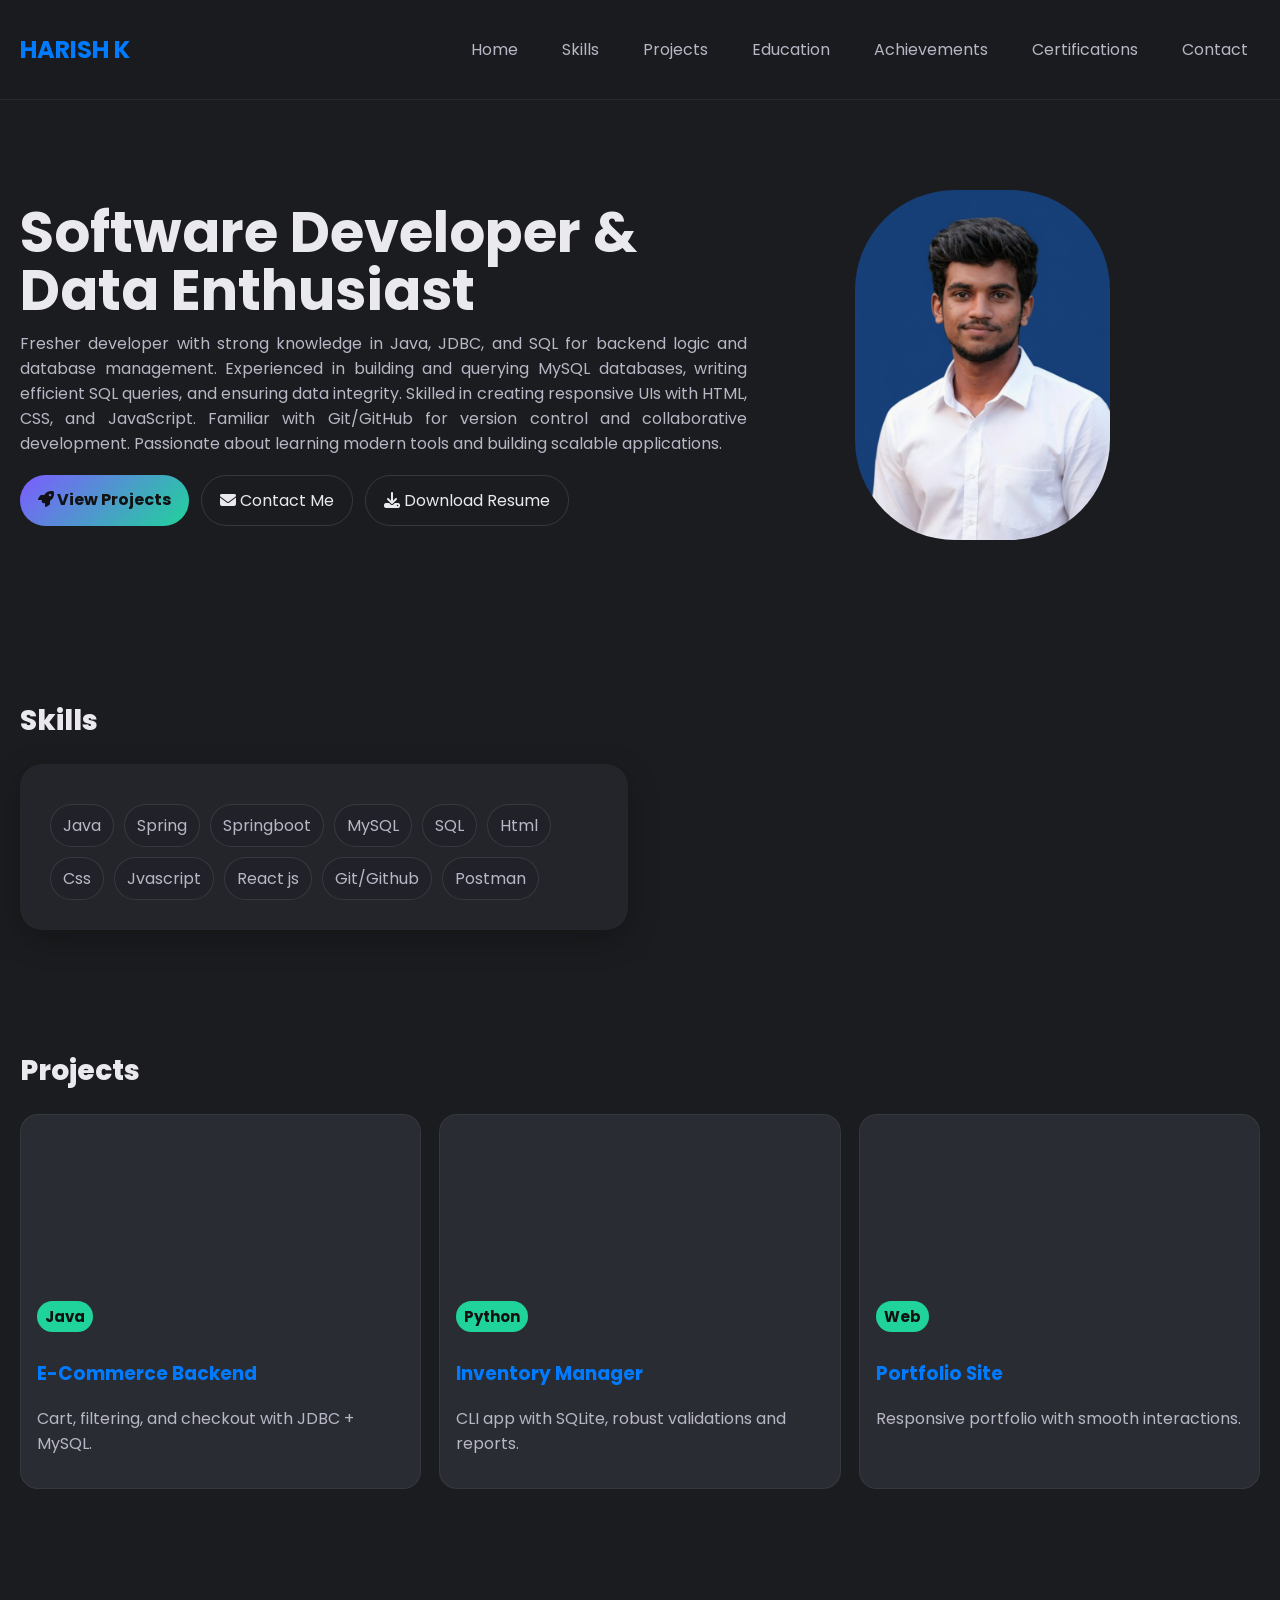
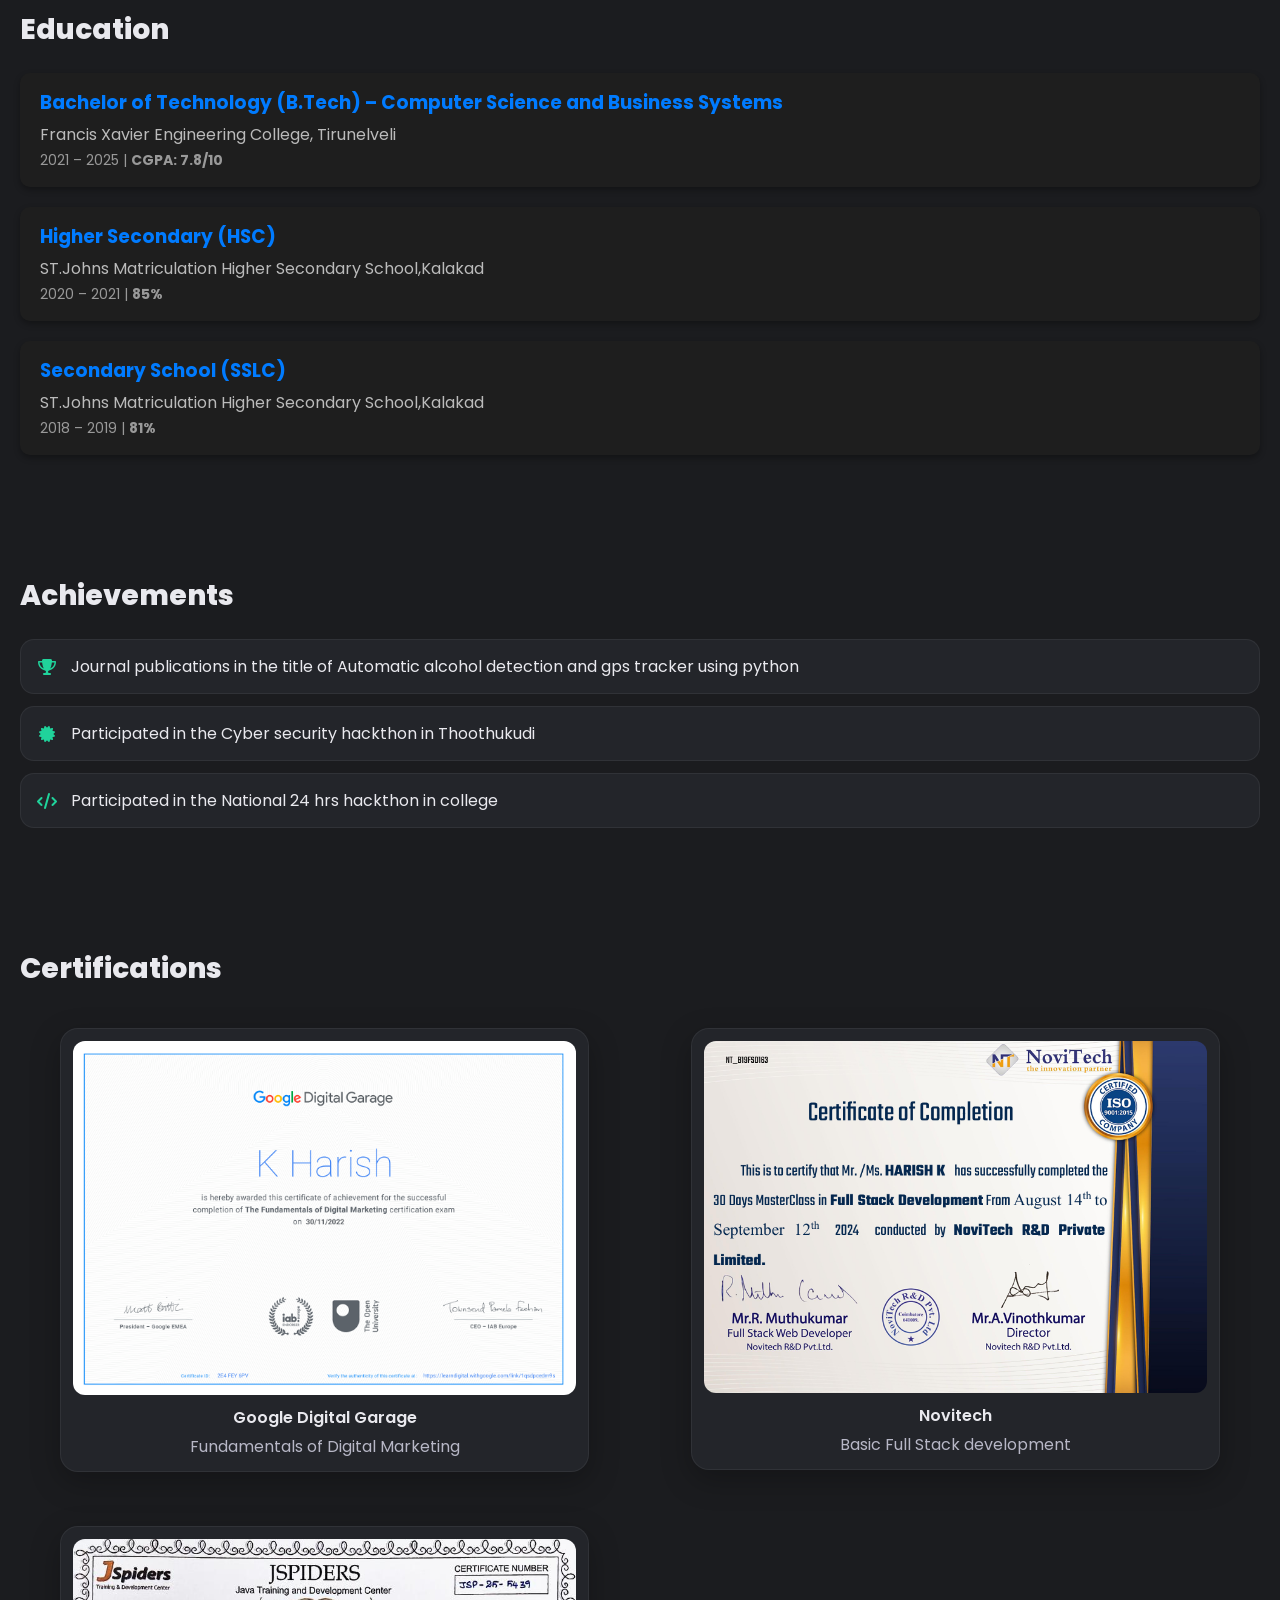
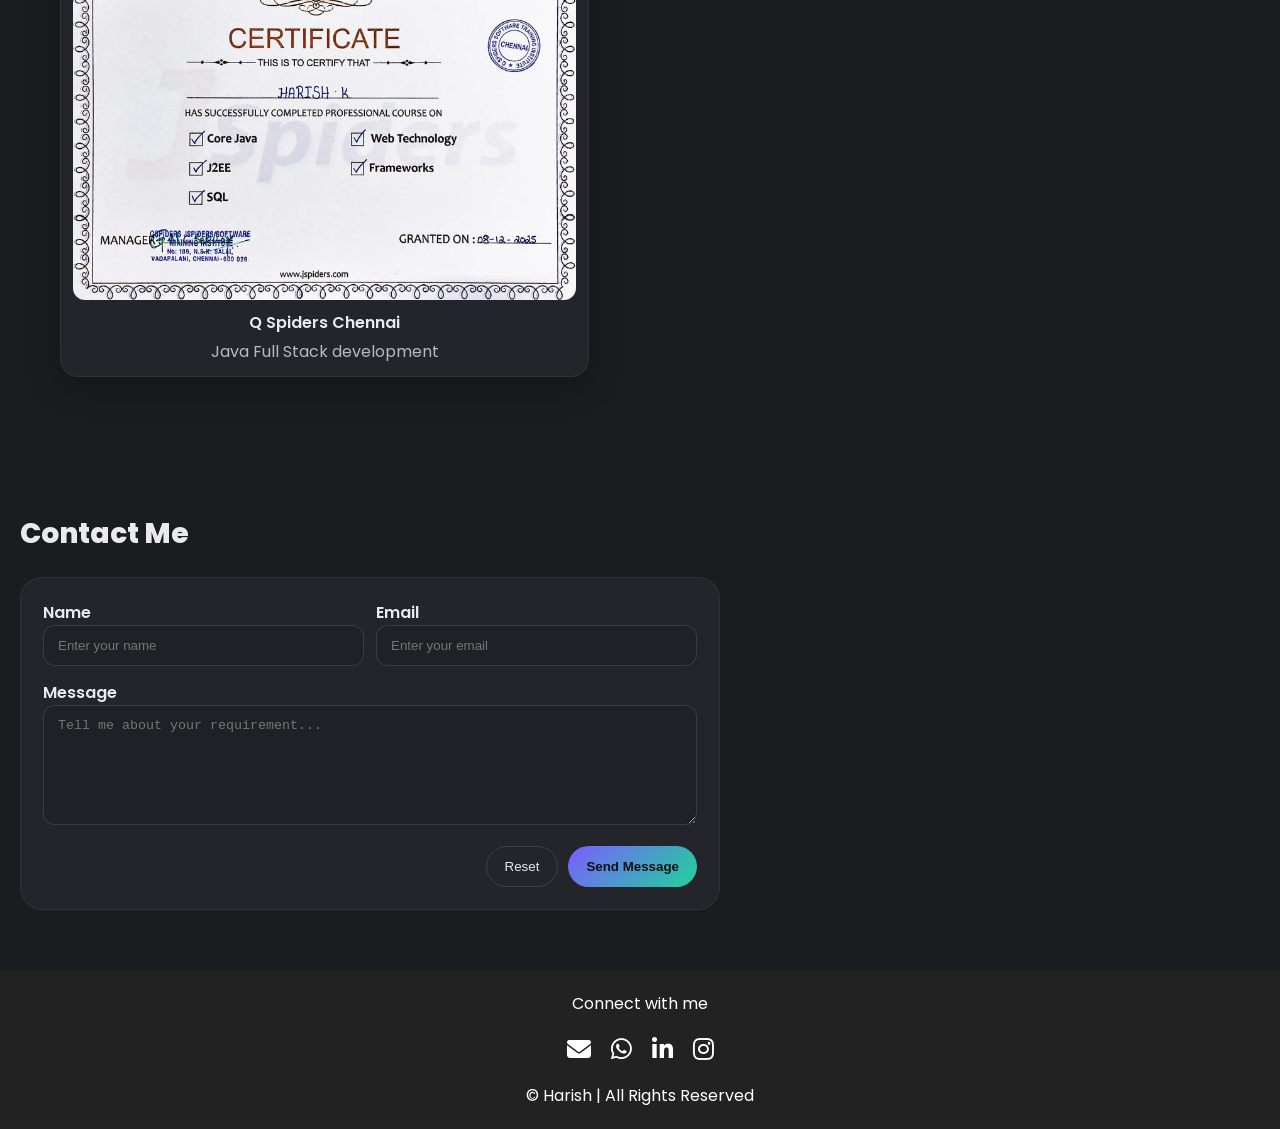
==== commit 6a85084a: "Updated certification" ====
--- a/index.html
+++ b/index.html
@@ -76,13 +76,16 @@
           </p> -->
           <div class="pills">
             <span class="pill">Java</span>
-            <span class="pill">JDBC</span>
+            <span class="pill">Spring</span>
+            <span class="pill">Springboot</span>
             <span class="pill">MySQL</span>
             <span class="pill">SQL</span>
-            <span class="pill">HTML</span>
-            <span class="pill">CSS</span>
-            <span class="pill">JAVASCRIPT</span>
-            <span class="pill">GIT/GITHUB</span>  
+            <span class="pill">Html</span>
+            <span class="pill">Css</span>
+            <span class="pill">Jvascript</span>
+            <span class="pill">React js</span>
+            <span class="pill">Git/Github</span> 
+            <span class="pill">Postman</span> 
           </div>
         </div>
         <!-- <div class="box">
@@ -214,6 +217,13 @@
           <figcaption>
          Novitech
             <span class="sub"> Basic Full Stack development</span>
+          </figcaption>
+        </figure>
+        <figure class="cert">
+          <img src="./images/QSp.jpg" alt="Google Digital Garage Certificate" />
+          <figcaption>
+            Q Spiders Chennai
+            <span class="sub">Java Full Stack development</span>
           </figcaption>
         </figure>
       </div>
@@ -259,16 +269,17 @@
 </form>
 </section>
 
-    <footer>
-  <p>Connect with me</p>
-  <ul class="social-icons">
-    <li><a class="gmail" href="mailto:harishkrishnakumarr@gmail.com" target="_blank" aria-label="Email Harish"><i class="fa-solid fa-envelope"></i></a></li>
-    <li><a class="whatsapp" href="https://wa.me/9345269471" target="_blank" aria-label="Message on WhatsApp"><i class="fa-brands fa-whatsapp"></i></a></li>
-    <li><a class="linkedin" href="https://www.linkedin.com/in/harish-k-6390a9342/" aria-label="Follow me on LinkedIn" target="_blank"><i class="fab fa-linkedin-in"></i></a></li>
-    <li><a class="instagram" href="https://instagram.com" target="_blank" aria-label="Follow on Instagram"><i class="fab fa-instagram"></i></a></li>
-  </ul>
-  <p>&copy; Harish | All Rights Reserved</p>
-</footer>
+    
+          <footer>
+    <p>Connect with me</p>
+    <ul class="social-icons">
+      <li><a class="gmail" href="mailto:harishkrishnakumarr@gmail.com" target="_blank" aria-label="Send email to Harish"><i class="fa-solid fa-envelope"></i></a></li>
+      <li><a class="whatsapp" href="https://wa.me/9345269471" target="_blank" aria-label="Message on WhatsApp"><i class="fa-brands fa-whatsapp"></i></a></li>
+      <li><a class="linkedin" href="https://www.linkedin.com/in/harish-k-6390a9342/" aria-label="Follow me on LinkedIn" target="_blank"><i class="fab fa-linkedin-in"></i></a></li>
+      <li><a class="instagram" href="https://instagram.com" target="_blank" aria-label="Follow on Instagram"><i class="fab fa-instagram"></i></a></li>
+    </ul>
+    <p>&copy; Harish | All Rights Reserved</p>
+  </footer>
   <script src="./script.js"></script>
   </body>
 </html>
--- a/style.css
+++ b/style.css
@@ -188,16 +188,7 @@
   }
 
   /* Add this CSS for the overlay */
-.overlay {
-  display: none; /* Hidden by default */
-  position: fixed;
-  top: 0;
-  left: 0;
-  width: 100%;
-  height: 100%;
-  background: rgba(0, 0, 0, 0.7); /* Dark, semi-transparent color */
-  z-index: 999; /* Place it below the menu but above the rest of the content */
-}
+
 
   /* Projects Grid */
   .grid {
@@ -466,33 +457,49 @@
 /* Mobile / Tablet */
 
 .hamburger {
-    display: block; /* Show the hamburger menu button on mobile */
-  }
-
-
-  
-
-
-    /* The menu's default state on mobile */
-     .menu {
-    /* Your existing sidebar styles */
-    position: fixed;
-    top: 0;
-    right: -260px; /* This is the key line. It pushes the sidebar off the screen. */
-    height: 100vh;
-    width: 200px;
-    background: #080101e1;
-    flex-direction: column;
-    padding: 60px 20px;
-    transition: right 0.3s ease-in-out;
-    z-index: 1000;
-    border-radius:110px 0px 0px 110px;
-  }
-
-    /* When the 'show' class is added by JavaScript, the menu slides into view */
+        display: block; /* Make the hamburger icon visible on mobile */
+        cursor: pointer;
+        font-size: 24px;
+        color: var(--text);
+        z-index: 1001;
+    }
+
+    /* Menu's default hidden state */
+    .menu {
+        display: flex;
+        flex-direction: column;
+        position: fixed;
+        top: 0;
+        right: -260px; /* Hides the menu off-screen */
+        height: 100vh;
+        width: 240px;
+        background: #111;
+        padding: 60px 20px;
+        transition: right 0.3s ease-in-out;
+        z-index: 1000;
+        list-style: none;
+        gap: 20px;
+    }
+
+    /* When the menu is active */
     .menu.show {
-        right: 0; /* This brings the menu into the visible area */
-        
+        right: 0;
+    }
+    
+    /* Overlay that appears when the menu is open */
+    .overlay {
+        display: none;
+        position: fixed;
+        top: 0;
+        left: 0;
+        height: 100vh;
+        width: 100%;
+        background: rgba(0, 0, 0, 0.7);
+        z-index: 999;
+    }
+
+    .overlay.show {
+        display: block;
     }
 
    
@@ -519,3 +526,5 @@
 
 
 
+
+
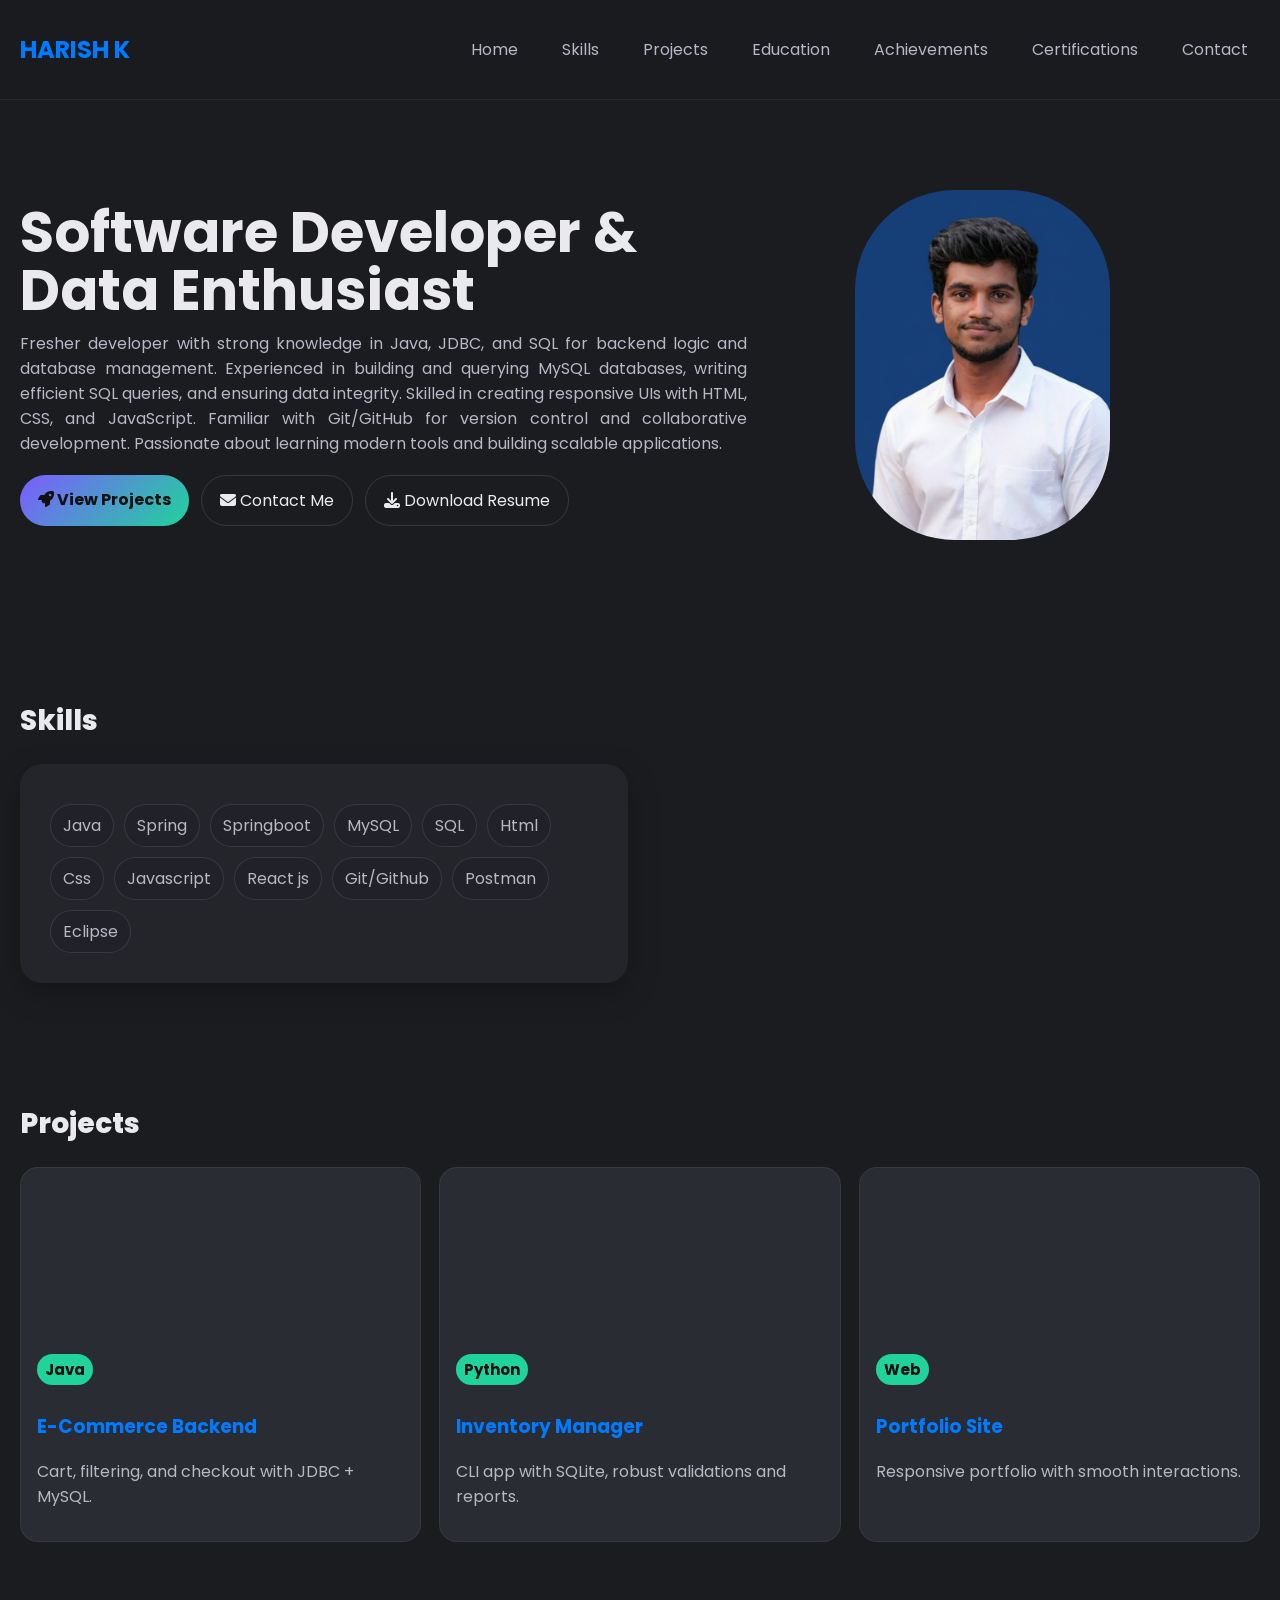
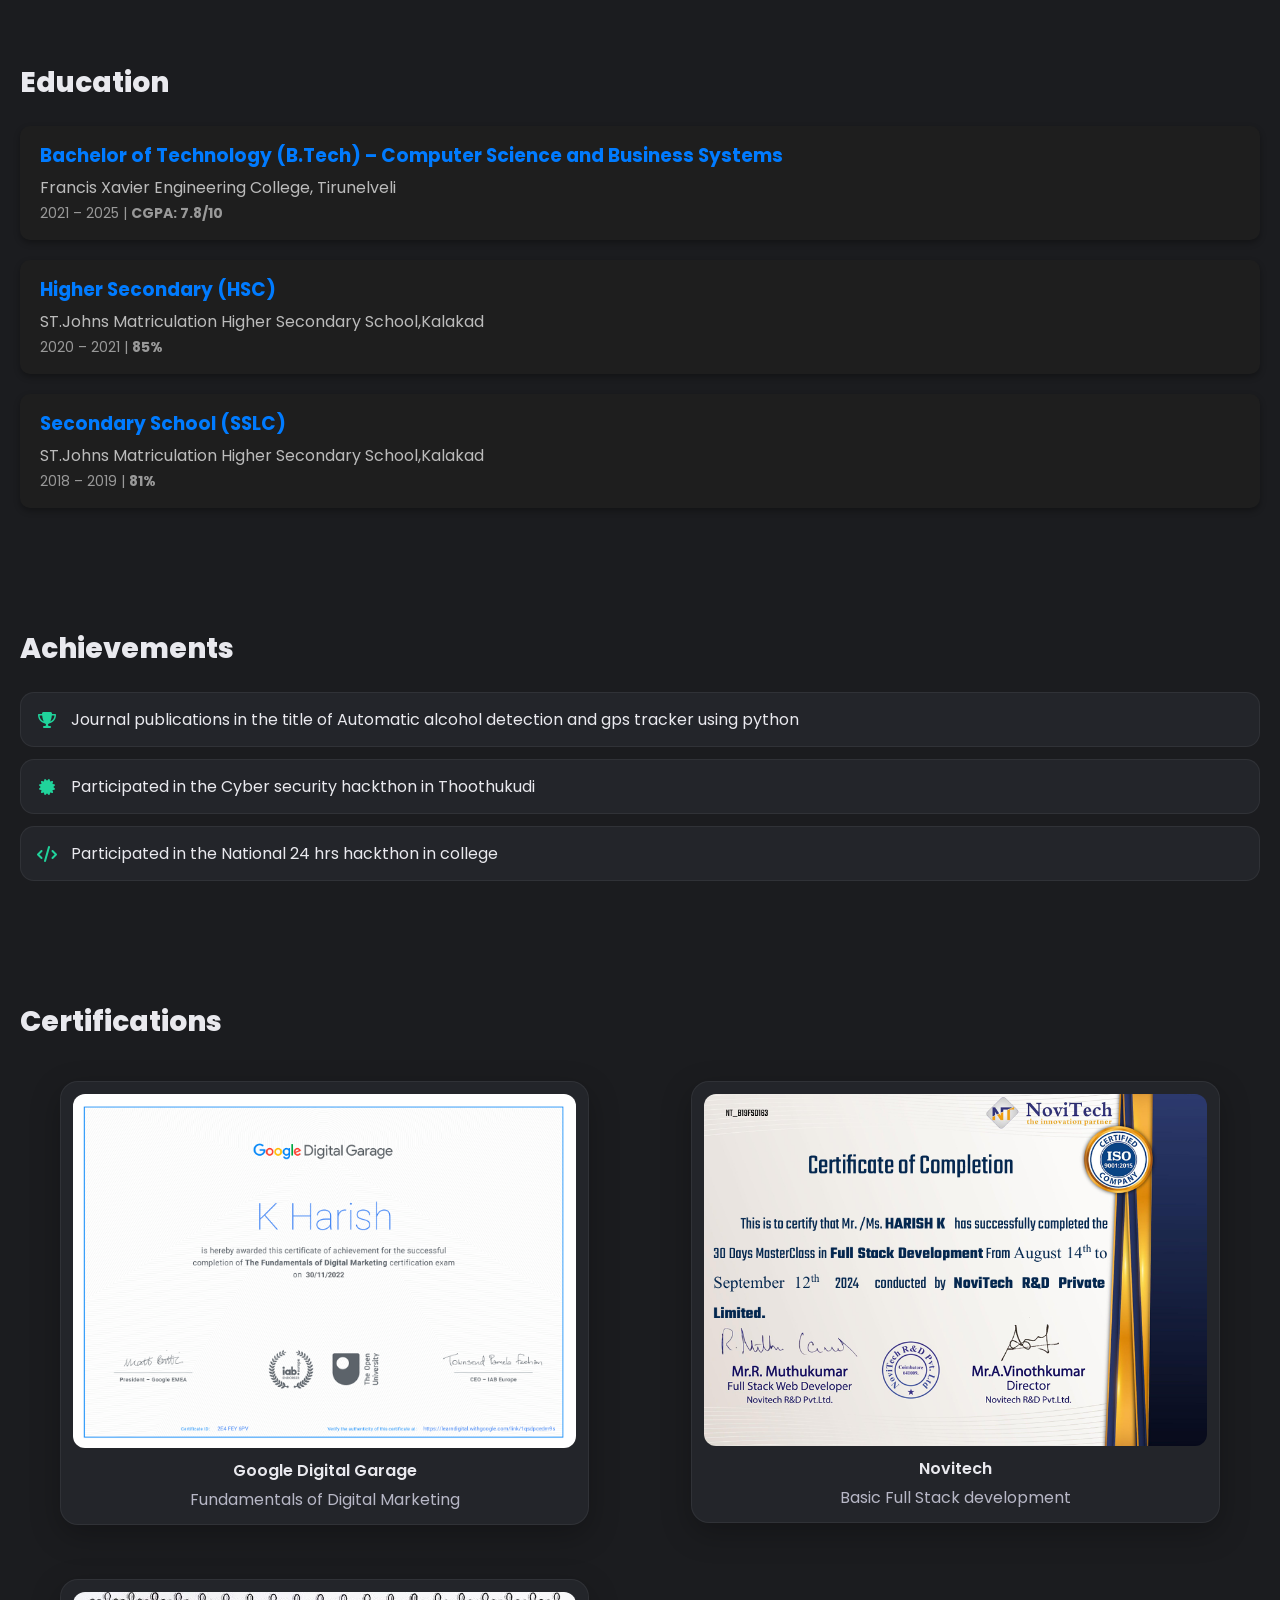
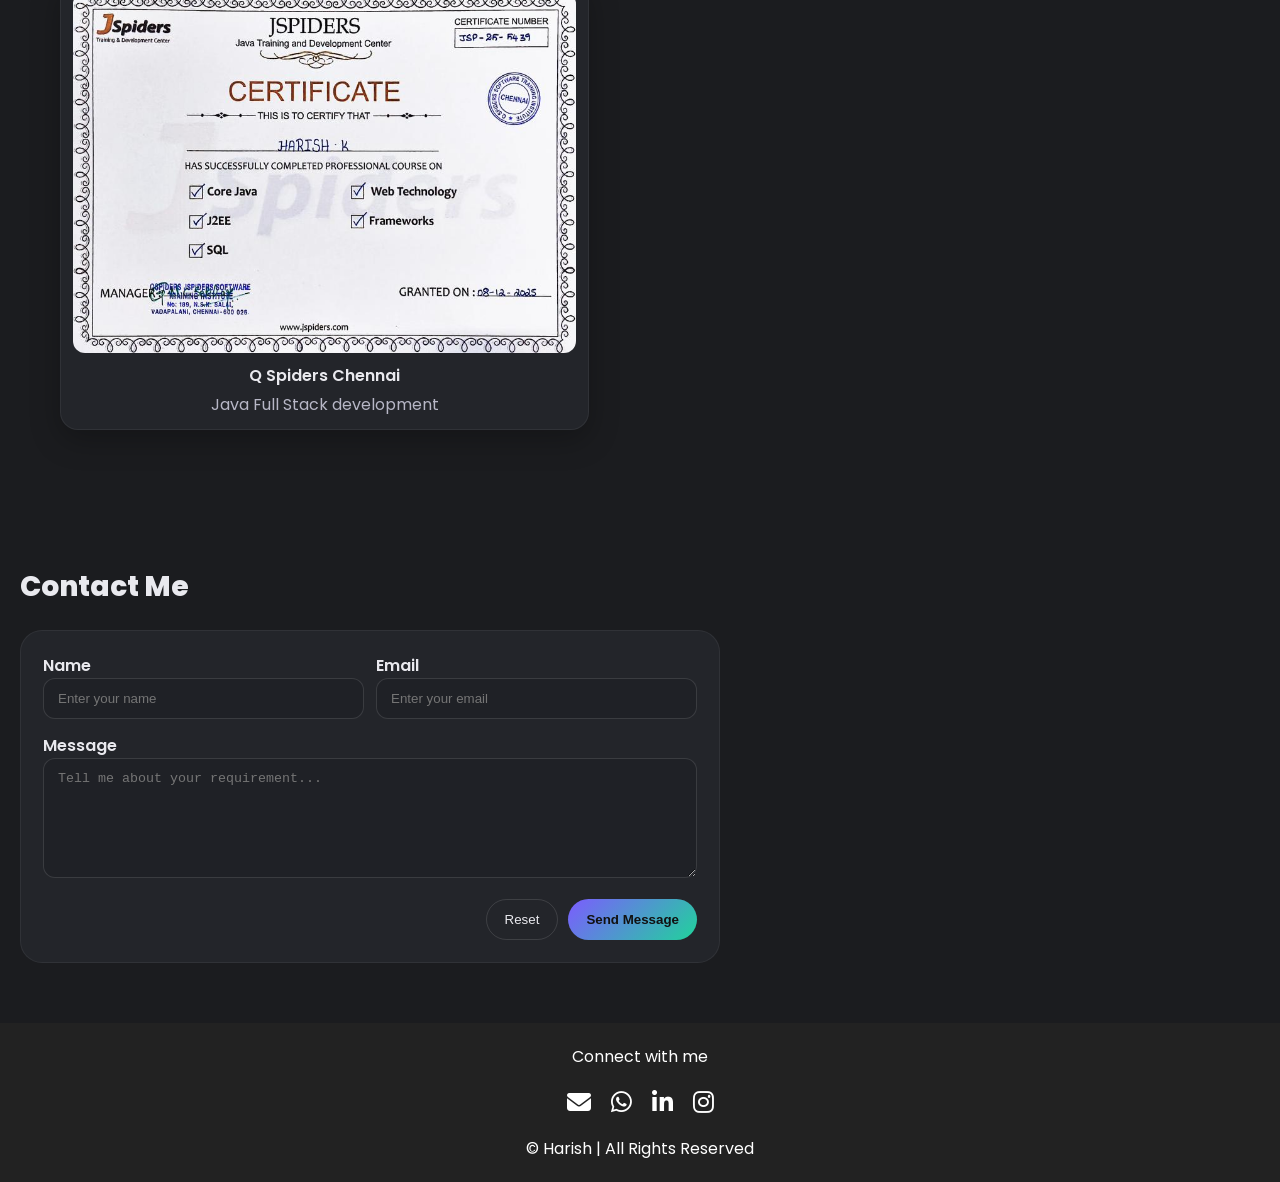
==== commit c61e3929: "skills updated" ====
--- a/index.html
+++ b/index.html
@@ -82,10 +82,12 @@
             <span class="pill">SQL</span>
             <span class="pill">Html</span>
             <span class="pill">Css</span>
-            <span class="pill">Jvascript</span>
+            <span class="pill">Javascript</span>
             <span class="pill">React js</span>
             <span class="pill">Git/Github</span> 
             <span class="pill">Postman</span> 
+            <span class="pill">Eclipse</span> 
+
           </div>
         </div>
         <!-- <div class="box">
@@ -282,4 +284,4 @@
   </footer>
   <script src="./script.js"></script>
   </body>
-</html>
+</html>
--- a/style.css
+++ b/style.css
@@ -470,20 +470,21 @@
         flex-direction: column;
         position: fixed;
         top: 0;
-        right: -260px; /* Hides the menu off-screen */
+        right: 0;
         height: 100vh;
         width: 240px;
         background: #111;
         padding: 60px 20px;
-        transition: right 0.3s ease-in-out;
+        transition: transform 0.3s ease-in-out;
         z-index: 1000;
         list-style: none;
         gap: 20px;
+        transform: translateX(100%);
     }
 
     /* When the menu is active */
     .menu.show {
-        right: 0;
+        transform: translateX(0);
     }
     
     /* Overlay that appears when the menu is open */
@@ -522,9 +523,4 @@
     padding: 10px 14px;
     font-size: 14px;
   }
-}
-
-
-
-
-
+}
